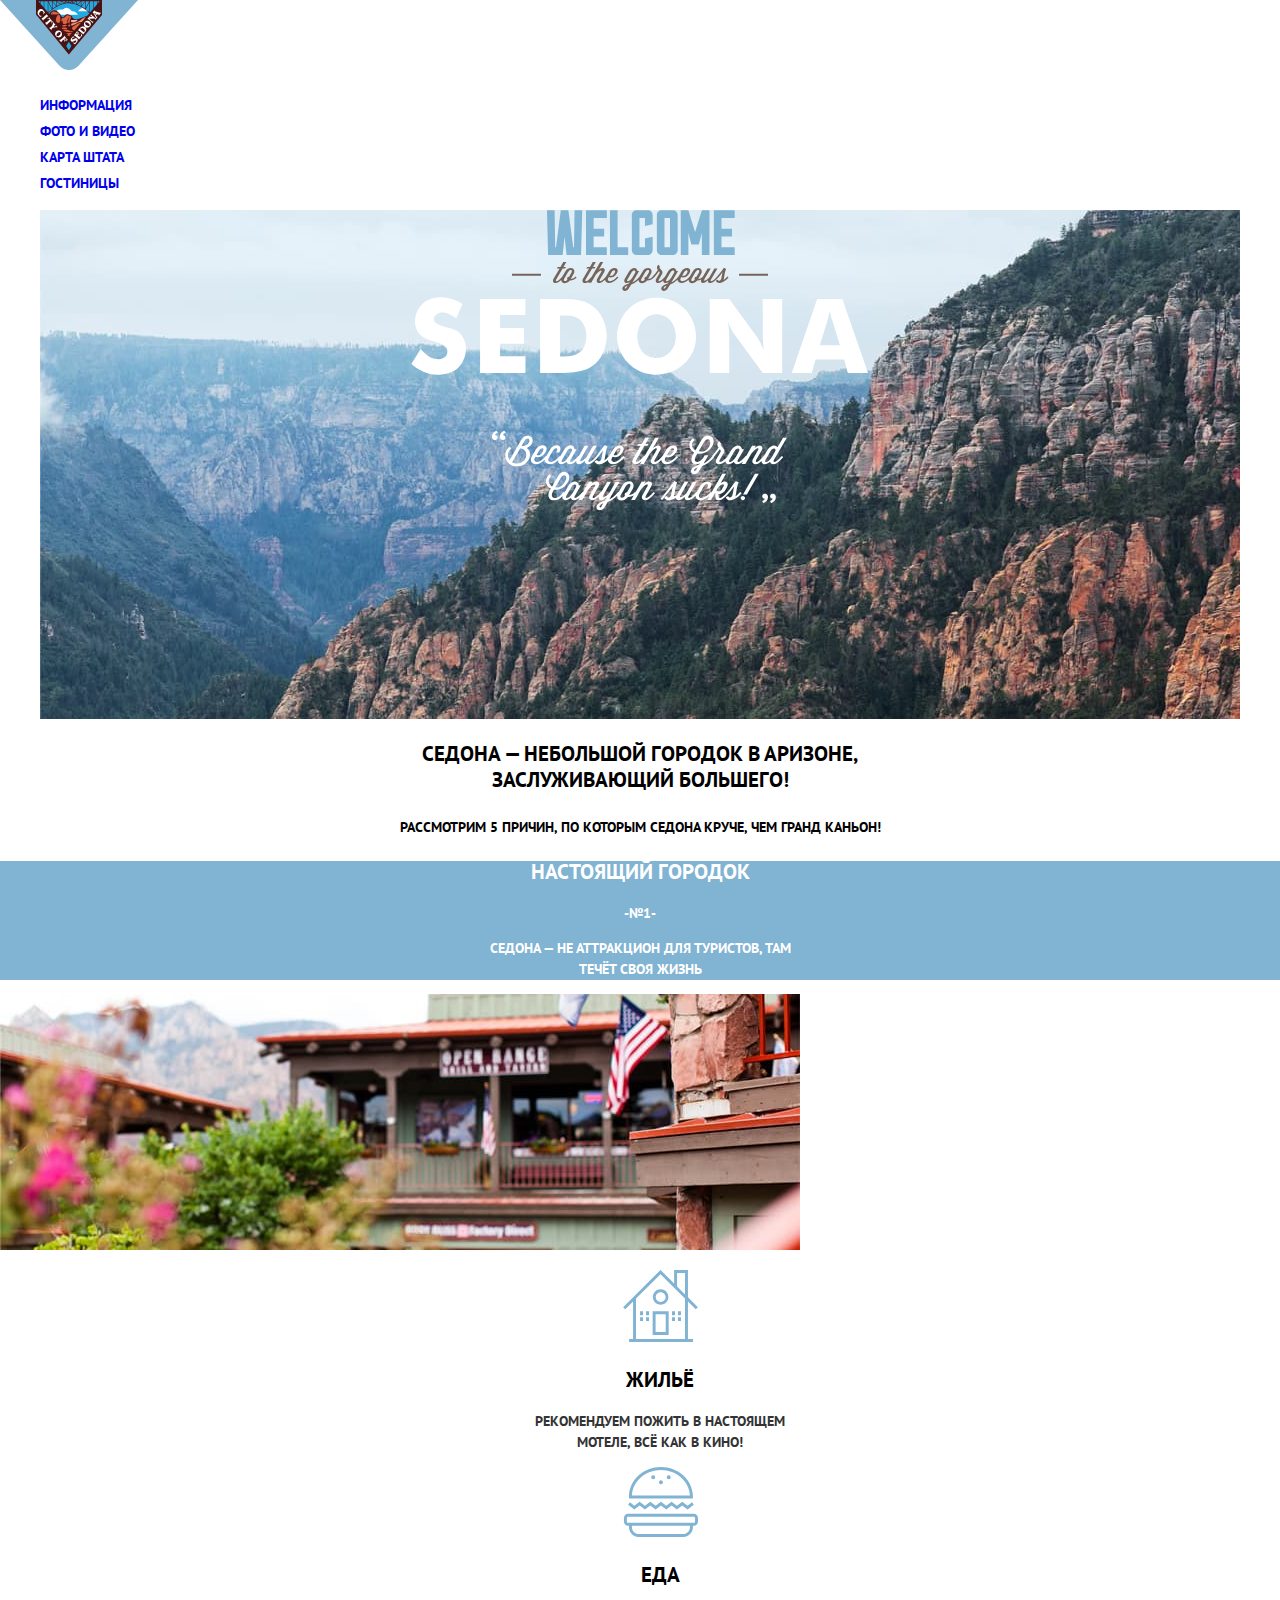
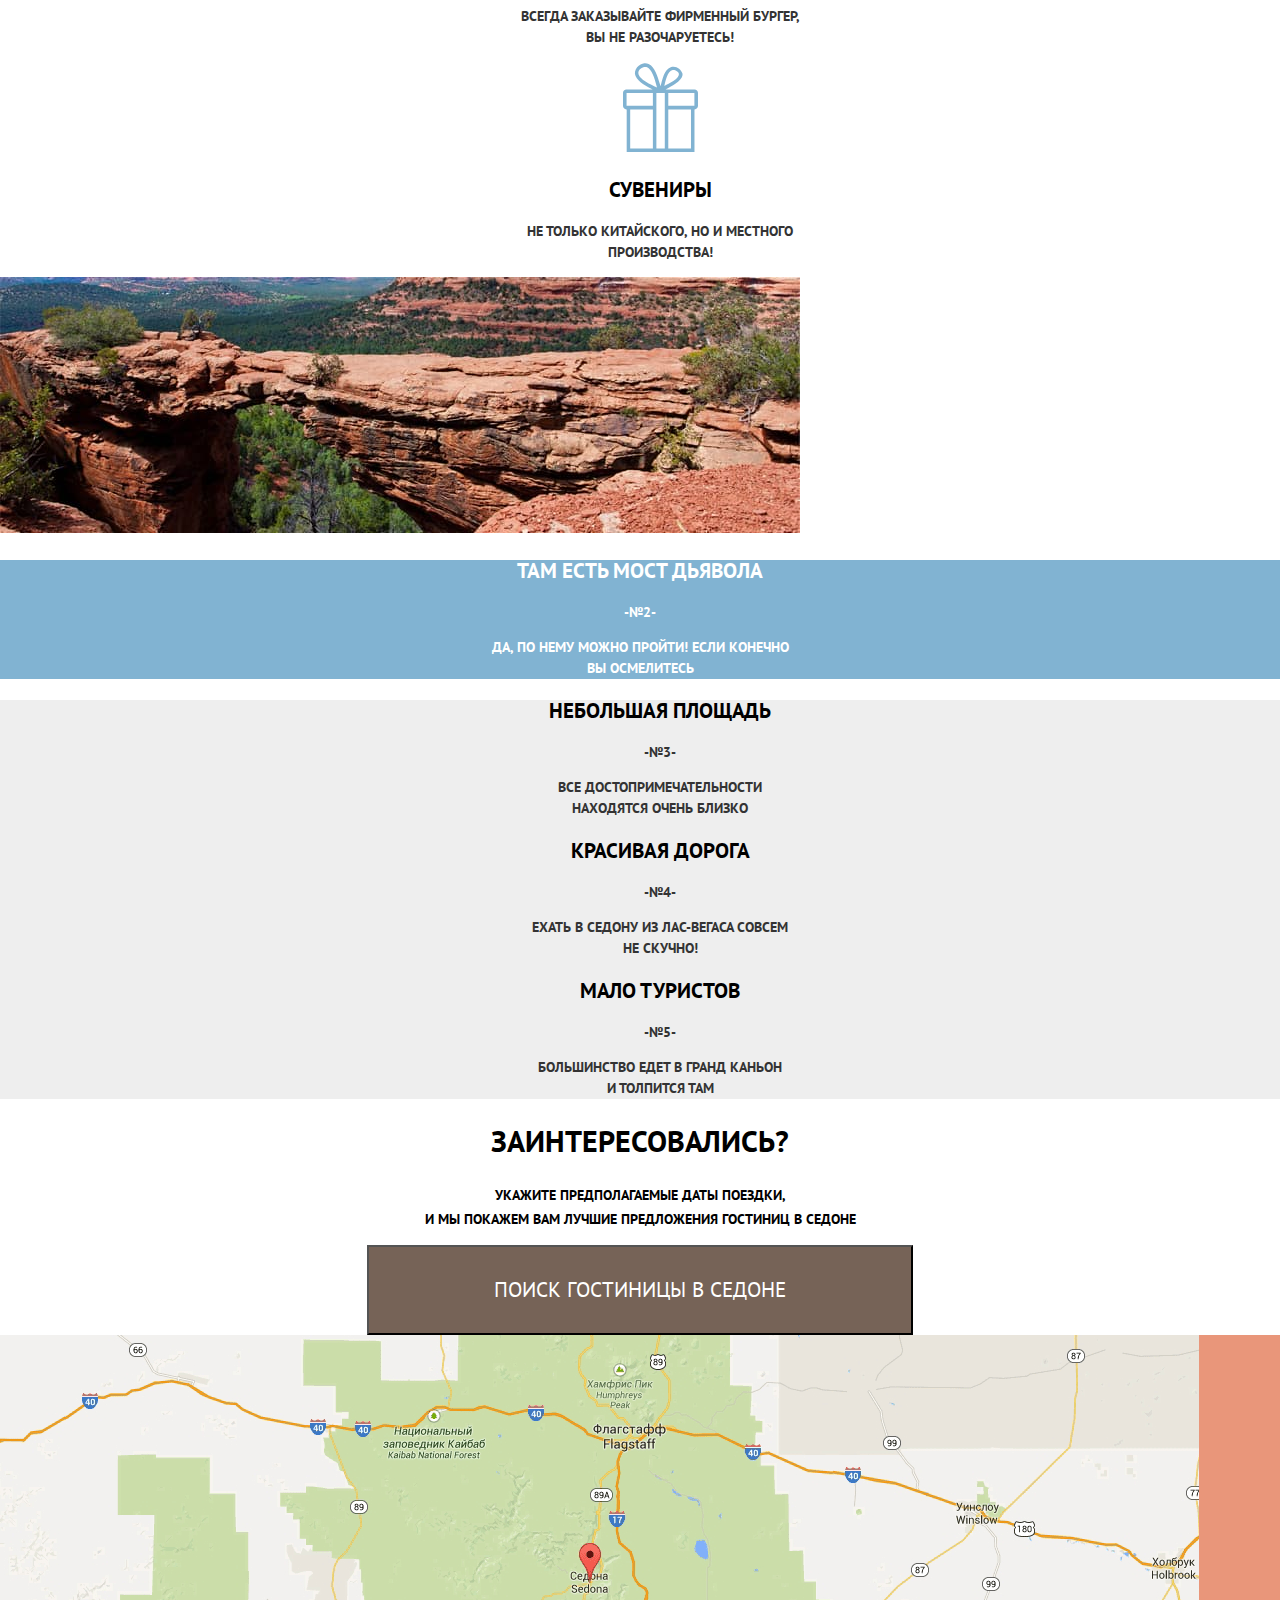
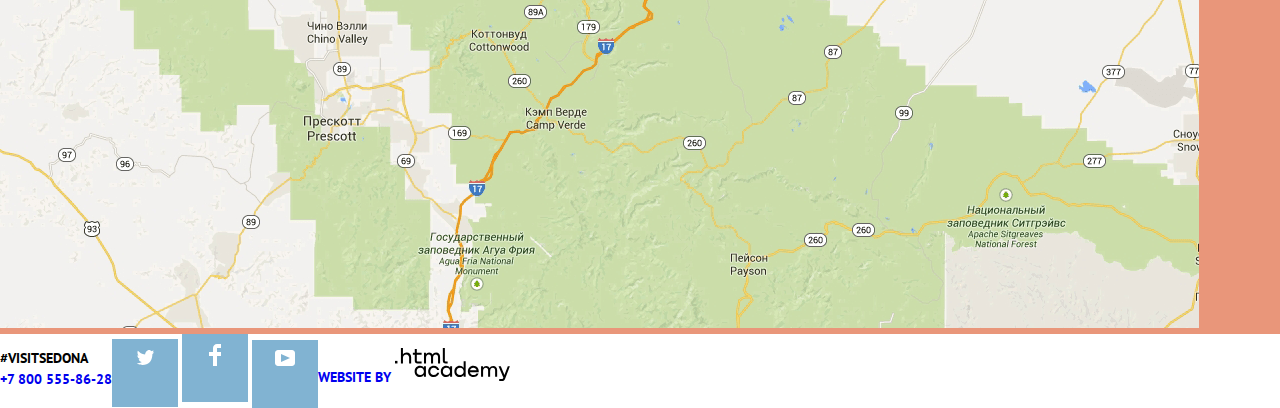
==== index.html @ 193c7a98 "4 задание" ====
<!DOCTYPE html>
<html class="page" lang="ru">

<head>
  <meta charset="utf-8">
  <title>Sedona main</title>
  <link rel="stylesheet" href="css/normalize.css">
  <link rel="stylesheet" href="css/style.css">
  <link rel="icon" href="favicon.ico">
  <link rel="icon" href="img/favicons/icon.svg" type="image/svg+xml">
  <link rel="apple-touch-icon" href="img/favicons/180.png">
  <link rel="manifest" href="manifest.webmanifest">
</head>

<body class="page-body">
  <!--HEADER-->
  <header class="main-header">
    <nav class="nav">
      <a class="nav-logo" href="index.html">
        <img src="img/logo.svg" width="138" height="70" alt="logo">
      </a>
      <ul class="site-nav">
        <li class="nav-list-item"><a href="blank.html">Информация</a></li>
        <li class="nav-list-item"><a href="catalog.html">Фото и видео</a></li>
        <li class="nav-list-item"><a href="blank.html">Карта штата</a></li>
        <li class="nav-list-item"><a href="catalog.html">Гостиницы</a></li>
      </ul>
    </nav>
  </header>
  <!--MAIN-->
  <main class="container">
    <section class="familiarity">
      <div class="familiarity-bg">
        <img src="img/welcome.svg" width="" height="" alt="welcome"><br>
        <img src="img/gargeous.svg" width="" height="" alt="gargeous"><br>
        <img src="img/sedona.svg" width="" height="" alt="SEDONA">
      </div>
      <div class="familiarity-text">
        <p class="fam-text-1">Седона — небольшой городок в Аризоне,<br> заслуживающий большего!</p>
        <p class="fam-text-2">Рассмотрим 5 причин, по которым Седона круче, чем гранд каньон!</p>
      </div>
    </section>
    <section class='advantages'>
      <div class="advantage-1">
        <p class="advantage-p-1">Настоящий городок</p>
        <p class="advantage-p-2">-№1-</p>
        <p class="advantage-p-3">
          Седона — не аттракцион для туристов, там<br>
          течёт своя жизнь
        </p>
      </div>
      <div class="adv-image1">
        <img src="img/image1.jpg" width="800" height="256" alt="porch">
      </div>
      <div class="features">
        <ul class="features-list">
          <li class="feature-item">
            <img src="img/icon-1.svg" width="75" height="75" alt="home-svg">
            <p class="feature-item-caption">Жильё</p>
            <p>Рекомендуем пожить в настоящем<br> мотеле, всё как в кино!</p>
          </li>
          <li class="feature-item">
            <img src="img/icon-2.svg" width="75" height="75" alt="food-svg">
            <p class="feature-item-caption">Еда</p>
            <p>Всегда заказывайте фирменный бургер,<br> вы не разочаруетесь!</p>
          </li>
          <li class="feature-item">
            <img src="img/icon-3.svg" width="75" height="75" alt="gift-svg">
            <p class="feature-item-caption">Сувениры</p>
            <p>Не только китайского, но и местного <br> производства!</p>
          </li>
        </ul>
      </div>
      <div class="adv-image2">
        <img src="img/image2.jpg" width="800" height="256" alt="canyon">
      </div>
      <div class="advantage-1">
        <!-- background-color: #81B3D2; -->
        <p class="advantage-p-1">Там есть Мост дьявола</p>
        <p class="advantage-p-2">-№2-</p>
        <p class="advantage-p-3">
          Да, по нему можно пройти! Если конечно<br>
          вы осмелитесь
        </p>
      </div>
      <div class="features2">
        <ul class="features-list">
          <li class="feature-item">
            <p class="feature-item-caption">небольшая
              площадь</p>
            <p>-№3-</p>
            <p>все достопримечательности<br>
              находятся очень близко</p>
          </li>
          <li class="feature-item">
            <p class="feature-item-caption">красивая дорога</p>
            <p>-№4-</p>
            <p>ехать в седону из лас-вегаса совсем<br>
              не скучно!</p>
          </li>
          <li class="feature-item">
            <p class="feature-item-caption">мало туристов</p>
            <p>-№5-</p>
            <p>большинство едет в гранд каньон<br>
              и толпится там</p>
          </li>
        </ul>
      </div>

    </section>
    <section class="search">
      <p class="search-caption">Заинтересовались?</p>
      <p class="search-text">Укажите предполагаемые даты поездки,<br>
        и мы покажем вам лучшие предложения гостиниц в седоне</p>
      <button class="btn">ПОИСК ГОСТИНИЦЫ В СЕДОНЕ</button>
    </section>
    <section class="maps">
      <div class="map">
        <img src="img/map.png" width="" height="" alt="map">
      </div>
    </section>
  </main>
  <!--FOOTER-->
  <footer class="main-footer">
    <div class="contacts">
      <section class="social-contacts">
        <p>
          #visitSEDONA<br> <a class="phone" href="tel:+78005558628">+7 800 555-86-28</a>
        </p>
      </section>
      <section class='social-networks'>
        <div class='social-btn'>
          <a class="tw" href='#'>
            <img src='img/icon-twitter.svg' width='17' height='17' alt='icon tw'>
          </a>
        </div>
        <div class='social-btn'>
          <a class="fb" href='#'>
            <img src='img/icon-fb.svg' width='12' height='22' alt='icon fb'>
          </a>
        </div>
        <div class='social-btn'>
          <a class="yt" href='#'>
            <img src='img/icon-youtube.svg' width='20' height='16' alt='icon youtube'>
          </a>
        </div>
      </section>
      <p class="footer-copyright">
        <a href="#">
          <p>Website by <img src="img/logo_htmlacademy.svg"></p>
        </a>
      </p>
    </div>
  </footer>

  <!--POPUP-->
  <div class="modal appointment" style="display: none;">
    <form class="appointment-form" method='post'>
      <p class="appointment-item">
        <label>
          Дата заезда:
          <input type='date' name='arrival-date' value='24 АПРЕЛЯ 2017'>
        </label>
      </p>
      <p class="appointment-item">
        <label>
          Дата выезда:
          <input type='date' name='departure-date' value='4 ИЮЛЯ 2017'>
        </label>
      </p>
      <p class="appointment-item">
        <label>
          Взрослые:
          <input type='number' name='adults' value='2'>
        </label>
      </p>
      <p class="appointment-item">
        <label>
          Дети:
          <input type='number' name='children' value='0'>
        </label>
      </p>
      <button class="btn">Найти</button>
    </form>
  </div>
</body>

</html>
---- css/style.css ----
/*F o n t s*/

@font-face {
  font-family: "PT Sans";
  src:
    url("../fonts/PTSans.woff2") format("woff2"),
    url("../fonts/PTSans.woff") format("woff");
  font-weight:  400;
  font-style: normal;
}

@font-face {
  font-family: "PT Sans";
  src:
    url("../fonts/PTSans-Bold.woff2") format("woff2"),
    url("../fonts/PTSans-Bold.woff") format("woff");
  font-weight:  700;
  font-style: normal;
}

/*V a r i a b l e s*/
:root {
  --basic-black: #000000;
  --basic-black2: #333333;
  --basic-blue: #81B3D2;
  --basic-white: #FFFFFF;
  --basic-grey: #EEEEEE;
  --basic-grey2: #F2F2F2;
  --basic-brown: #766357;
  --basic-brown2: #666666;
  --basic-footer: rgba(255, 255, 255, 0.9);
  --special-brown: #604E43;
  --special-brown2: #503E33;
}

.page-body {
  min-width: 1200px;
  margin: 0;
  padding: 0;
  font-family: "PT Sans", Arial, sans-serif;
  font-size: 14px;
  line-height: 21px;
  font-weight: bold;
  color: var(--basic-black);
  text-transform: uppercase;
  background-color: var(--basic-white);
}

/*ТЭГИ нужно заменить на классы*/
a {
  text-decoration: none;
}

img {
  max-width: 100%;
  height: auto;
}

/*NAVIGATION*/
.nav {
  line-height: 26px;
}

.site-nav {
  list-style: none;
}

/*Сделать HOOVERы*/

.familiarity {
  text-align: center;
}

.familiarity-bg {
  background-image: url("../img/background-photo.jpg");
  background-repeat: no-repeat;
  background-position: top center;
  min-width: 1200px;
  height: 510px;
}

.fam-text-1,
.fam-text-2 {
  line-height: 26px;
}

.fam-text-1 {
  font-size: 21px;
}

.advantage-1 {
  background-color: #81B3D2;
  color: #FFFFFF;
  text-align: center;
}

.advantage-p-1 {
  font-size: 21px;
  line-height: 21px;
}

.features-list {
  list-style: none;
  color: #333333;
}

.feature-item-caption {
  font-size: 21px;
  color: var(--basic-black);
}

.features2 {
  background-color: var(--basic-grey);
}

.features,
.features2 {
  text-align: center;
}

.search {
  text-align: center;
}

.search-caption {
  font-size: 30px;
  line-height: 24px;
}

.search-text {
  font-size: 14px;
  line-height: 24px;
}

.map {
  background-color: darksalmon;
}

.btn {
  padding: 30px 125px 30px 125px;
  font-size: 21px;
  line-height: 26px;
  background-color: var(--basic-brown);
  color: var(--basic-white);
}

.btn:hover,
.btn:focus {
  background-color: var(--special-brown);
}

.btn:active {
  background-color: var(--special-brown2);
}

.social-btn {
  display: inline-block;
  width: 46px;
  height: 48px;
  text-align: center;
  vertical-align: center;
  background-color: var(--basic-blue);
  padding: 10px;
}

.contacts {
  display: flex;
}

/*C A T A L O G*/

.bc-catalog {
  background-image: url(../img/img-catalog/background.jpg);
  background-repeat: no-repeat;
}

.filter {
  display: flex;
  color: var(--basic-white);
}

.filter-list {
  list-style: none;
}

.min-price,
.max-price {
  background-color: transparent;
}

.filter-btn {
  background-color: rgba(255, 255, 255, 0.1);
  color: inherit;
}

.fieldset-filter-btn {
  text-align: center;
}

.filter-res {
  display: inline-flex;
}

.gallery {
  display: block;
  text-align: center;
}

/*F O O T E R*/

.main-footer {
  display: flex;
}

/*.contacts {} */
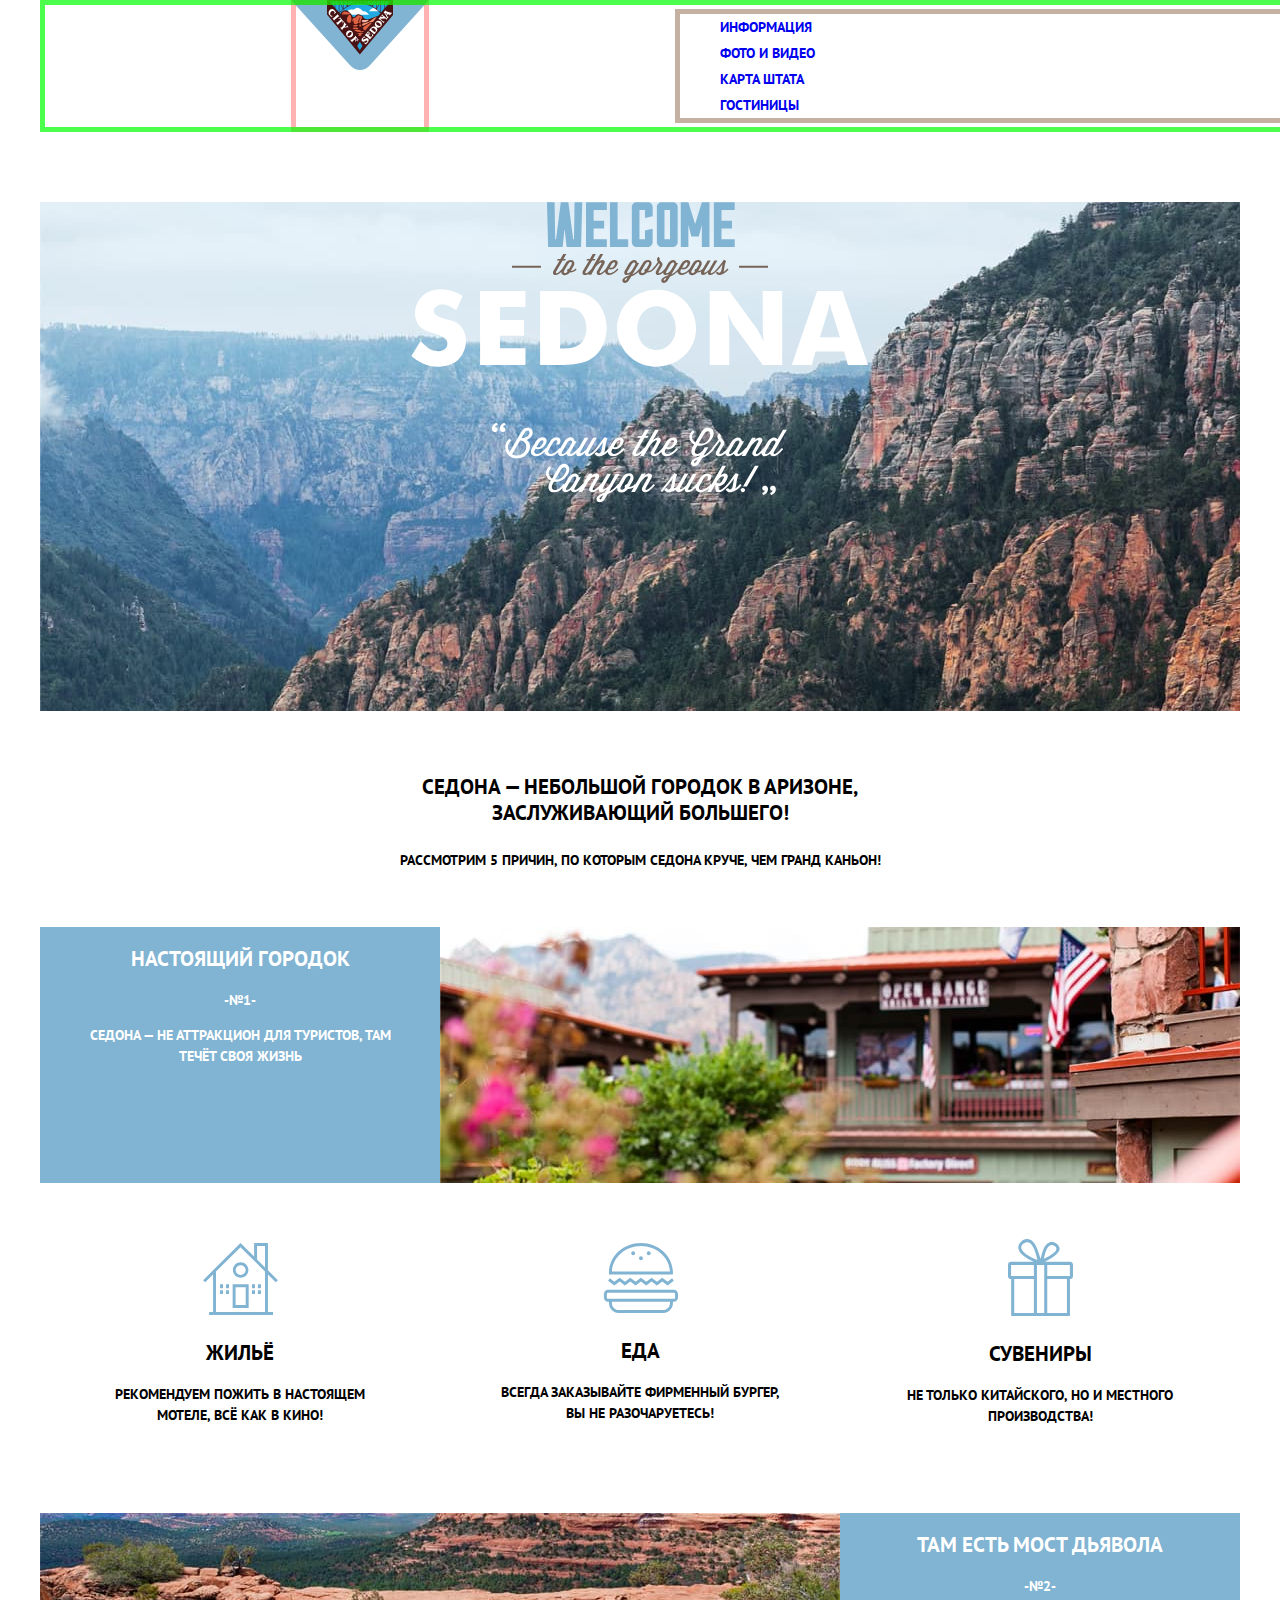
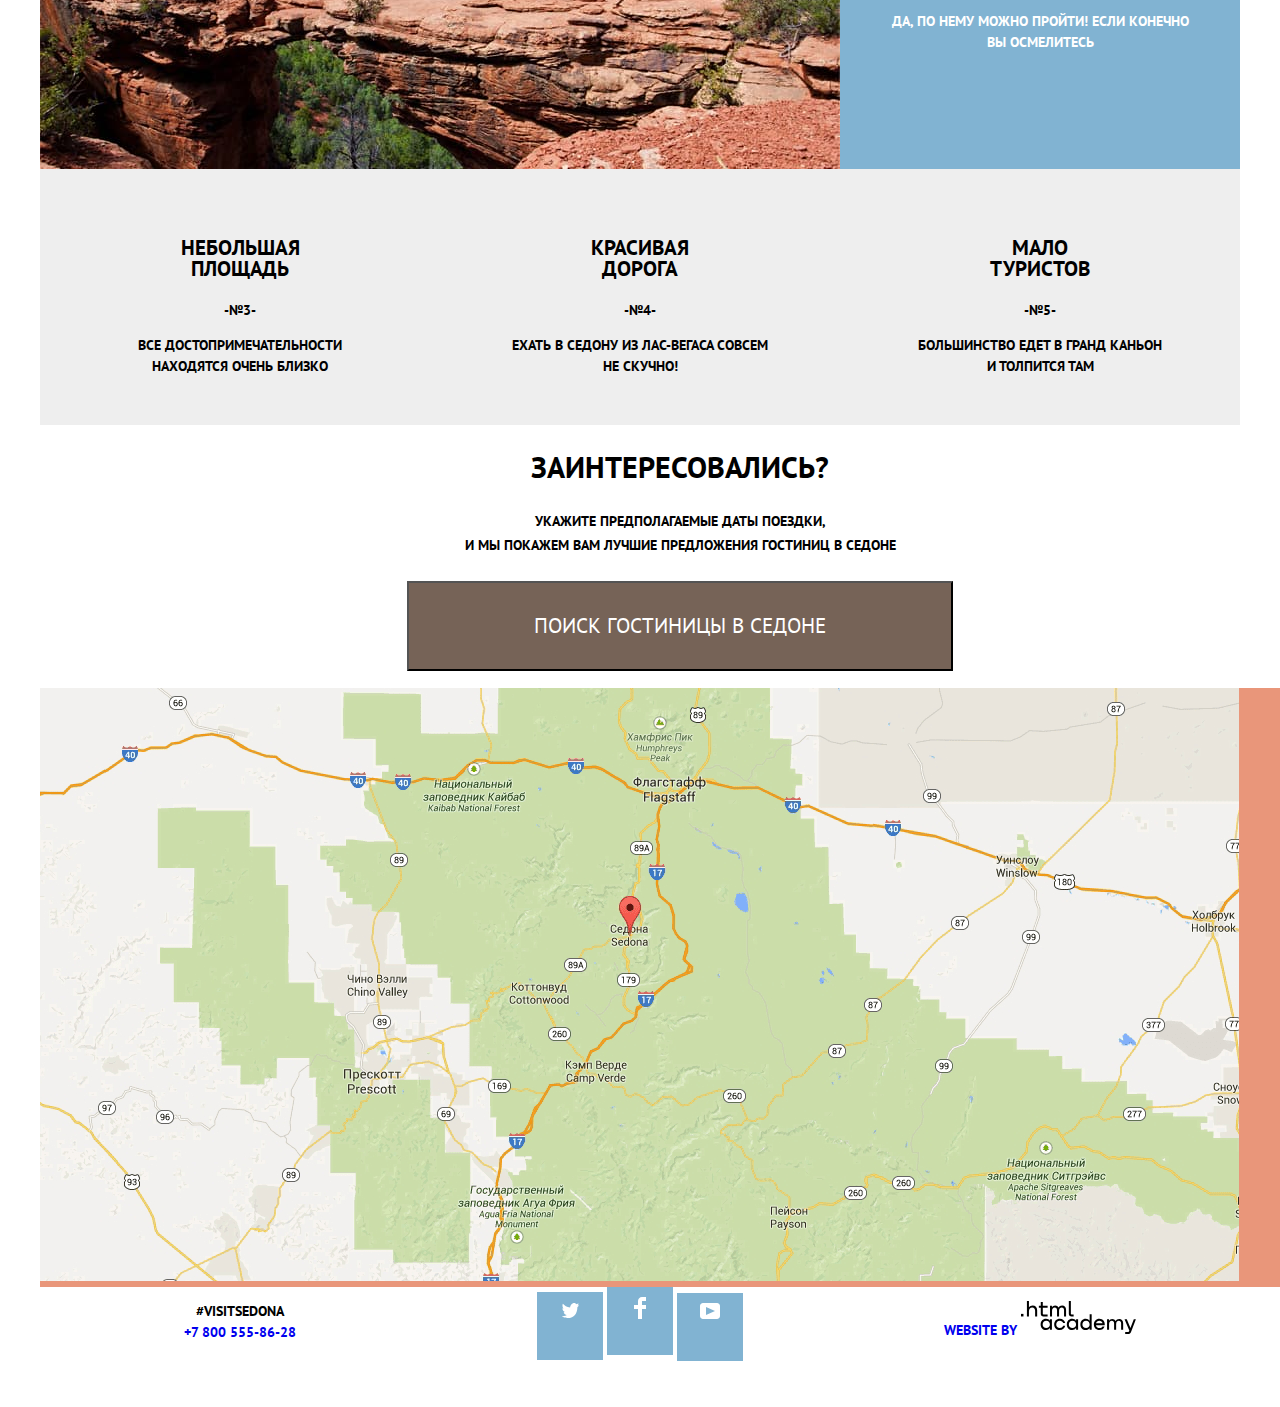
==== commit 489e746c: "6 задание (главная)" ====
--- a/index.html
+++ b/index.html
@@ -41,7 +41,7 @@
       </div>
     </section>
     <section class='advantages'>
-      <div class="advantage-1">
+      <div class="adv-box-1">
         <p class="advantage-p-1">Настоящий городок</p>
         <p class="advantage-p-2">-№1-</p>
         <p class="advantage-p-3">
@@ -49,33 +49,32 @@
           течёт своя жизнь
         </p>
       </div>
-      <div class="adv-image1">
+      <div class="adv-box-2">
         <img src="img/image1.jpg" width="800" height="256" alt="porch">
       </div>
-      <div class="features">
-        <ul class="features-list">
-          <li class="feature-item">
-            <img src="img/icon-1.svg" width="75" height="75" alt="home-svg">
+
+
+          <div class="adv-box-svg adv-box-3">
+            <img src="img/icon-1.svg" width="75" height="72" alt="home-svg">
             <p class="feature-item-caption">Жильё</p>
             <p>Рекомендуем пожить в настоящем<br> мотеле, всё как в кино!</p>
-          </li>
-          <li class="feature-item">
-            <img src="img/icon-2.svg" width="75" height="75" alt="food-svg">
+          </div>
+          <div class="adv-box-svg adv-box-4">
+            <img src="img/icon-2.svg" width="75" height="70" alt="food-svg">
             <p class="feature-item-caption">Еда</p>
             <p>Всегда заказывайте фирменный бургер,<br> вы не разочаруетесь!</p>
-          </li>
-          <li class="feature-item">
-            <img src="img/icon-3.svg" width="75" height="75" alt="gift-svg">
+          </div>
+          <div class="adv-box-svg adv-box-5">
+            <img src="img/icon-3.svg" width="65" height="77" alt="gift-svg">
             <p class="feature-item-caption">Сувениры</p>
             <p>Не только китайского, но и местного <br> производства!</p>
-          </li>
-        </ul>
-      </div>
-      <div class="adv-image2">
+          </div>
+
+
+      <div class="adv-box-6">
         <img src="img/image2.jpg" width="800" height="256" alt="canyon">
       </div>
-      <div class="advantage-1">
-        <!-- background-color: #81B3D2; -->
+      <div class="adv-box-7">
         <p class="advantage-p-1">Там есть Мост дьявола</p>
         <p class="advantage-p-2">-№2-</p>
         <p class="advantage-p-3">
@@ -83,36 +82,38 @@
           вы осмелитесь
         </p>
       </div>
-      <div class="features2">
-        <ul class="features-list">
-          <li class="feature-item">
-            <p class="feature-item-caption">небольшая
+
+
+          <div class="adv-feature-item adv-box-8">
+            <p class="feature-item-caption">небольшая<br>
               площадь</p>
             <p>-№3-</p>
             <p>все достопримечательности<br>
               находятся очень близко</p>
-          </li>
-          <li class="feature-item">
-            <p class="feature-item-caption">красивая дорога</p>
+          </div>
+          <div class="adv-feature-item adv-box-9">
+            <p class="feature-item-caption">красивая<br> дорога</p>
             <p>-№4-</p>
             <p>ехать в седону из лас-вегаса совсем<br>
               не скучно!</p>
-          </li>
-          <li class="feature-item">
-            <p class="feature-item-caption">мало туристов</p>
+            </div>
+          <div class="adv-feature-item adv-box-10">
+            <p class="feature-item-caption">мало<br> туристов</p>
             <p>-№5-</p>
             <p>большинство едет в гранд каньон<br>
               и толпится там</p>
-          </li>
-        </ul>
-      </div>
+          </div>
+
+
 
     </section>
-    <section class="search">
+    <section>
+    <div class="search">
       <p class="search-caption">Заинтересовались?</p>
       <p class="search-text">Укажите предполагаемые даты поездки,<br>
         и мы покажем вам лучшие предложения гостиниц в седоне</p>
       <button class="btn">ПОИСК ГОСТИНИЦЫ В СЕДОНЕ</button>
+      </div>
     </section>
     <section class="maps">
       <div class="map">
@@ -123,12 +124,12 @@
   <!--FOOTER-->
   <footer class="main-footer">
     <div class="contacts">
-      <section class="social-contacts">
+      <div class="social-contacts">
         <p>
           #visitSEDONA<br> <a class="phone" href="tel:+78005558628">+7 800 555-86-28</a>
         </p>
-      </section>
-      <section class='social-networks'>
+      </div>
+      <div class='social-networks'>
         <div class='social-btn'>
           <a class="tw" href='#'>
             <img src='img/icon-twitter.svg' width='17' height='17' alt='icon tw'>
@@ -144,17 +145,19 @@
             <img src='img/icon-youtube.svg' width='20' height='16' alt='icon youtube'>
           </a>
         </div>
-      </section>
+      </div>
+      <div class="footer-site">
       <p class="footer-copyright">
         <a href="#">
           <p>Website by <img src="img/logo_htmlacademy.svg"></p>
         </a>
       </p>
+      </div>
     </div>
   </footer>
 
   <!--POPUP-->
-  <div class="modal appointment" style="display: none;">
+  <!--<div class="modal appointment" style="display: none;">
     <form class="appointment-form" method='post'>
       <p class="appointment-item">
         <label>
@@ -182,7 +185,7 @@
       </p>
       <button class="btn">Найти</button>
     </form>
-  </div>
+  </div>-->
 </body>
 
 </html>
--- a/css/style.css
+++ b/css/style.css
@@ -23,9 +23,19 @@
   --basic-black: #000000;
   --basic-black2: #333333;
   --basic-blue: #81B3D2;
+  --special-blue: #669EC0;
+  --special-blue2: #5496BD;
   --basic-white: #FFFFFF;
+  --special-white-block: #6A6A6A;
   --basic-grey: #EEEEEE;
   --basic-grey2: #F2F2F2;
+  --special-grey: #ABABAB;
+  --special-grey2: #CACACA;
+  --special-grey3: #666666;
+  --special-grey4: #BDBBBC;
+  --special-grey-popup: #F2F2F2;
+  --special-grey-popup2: #A9A9A9;
+  --special-grey-popup3: #EBEBEB;
   --basic-brown: #766357;
   --basic-brown2: #666666;
   --basic-footer: rgba(255, 255, 255, 0.9);
@@ -33,10 +43,15 @@
   --special-brown2: #503E33;
 }
 
+.page {
+  height: 100%;
+}
+
 .page-body {
-  min-width: 1200px;
-  margin: 0;
-  padding: 0;
+  width: 1280px;
+  margin: 0 auto;
+  padding-left: 40px;
+  padding-right: 40px;
   font-family: "PT Sans", Arial, sans-serif;
   font-size: 14px;
   line-height: 21px;
@@ -44,6 +59,32 @@
   color: var(--basic-black);
   text-transform: uppercase;
   background-color: var(--basic-white);
+
+  min-height: 100%;
+  display: grid;
+  grid-template-rows: min-content 1fr min-content;
+  align-content: start;
+}
+
+.main-header {
+margin-bottom: 70px;
+outline: 5px solid rgba(0, 255, 0, 0.7);
+outline-offset: -5px;
+}
+
+.nav {
+display: grid;
+grid-template-columns: 1fr 1fr;
+}
+
+.nav-logo {
+  outline: 5px solid rgba(255, 0, 0, 0.3);
+  outline-offset: -5px;
+  justify-self: center;
+}
+
+.site-nav {
+  outline: 5px solid rgba(109, 61, 21, 0.4);
 }
 
 /*ТЭГИ нужно заменить на классы*/
@@ -58,17 +99,22 @@
 
 /*NAVIGATION*/
 .nav {
+  display: grid;
   line-height: 26px;
 }
 
 .site-nav {
+  display: grid;
   list-style: none;
 }
 
 /*Сделать HOOVERы*/
 
 .familiarity {
-  text-align: center;
+  display: grid;
+  text-align: center;
+  width: 1200px;
+  height: 725px;
 }
 
 .familiarity-bg {
@@ -77,6 +123,7 @@
   background-position: top center;
   min-width: 1200px;
   height: 510px;
+  grid-template-columns: 1fr;
 }
 
 .fam-text-1,
@@ -88,6 +135,72 @@
   font-size: 21px;
 }
 
+.advantages {
+  display: grid;
+  grid-template-columns: 400px 400px 400px;
+  grid-template-rows: 256px 330px 256px 256px;
+}
+
+.adv-box-1 {
+grid-column: 1/2;
+grid-row: 1/2;
+}
+
+.adv-box-7, .adv-box-1 {
+  text-align: center;
+  background-color: var(--basic-blue);
+  color:var(--basic-white);
+}
+
+.adv-box-2 {
+  grid-column: 2/-1;
+  grid-row: 1/2;
+}
+
+.adv-box-3 {
+  grid-column: 1/2;
+  grid-row: 2/3;
+  padding-top: 60px;
+}
+
+.adv-box-4 {
+  grid-column: 2/3;
+  grid-row: 2/3;
+  padding-top: 60px;
+}
+
+.adv-box-5 {
+  grid-column: 3/4;
+  grid-row: 2/3;
+  padding-top: 55px;
+}
+
+.adv-box-svg {
+  text-align: center;
+  vertical-align: middle;
+}
+
+.adv-box-6 {
+  grid-column: 1/3;
+  grid-row: 3/4;
+}
+
+.adv-box-7 {
+  grid-column: -1/-2;
+  grid-row: 3/4;
+}
+
+.adv-feature-item {
+  text-align: center;
+  background-color: var(--basic-grey);
+  padding-top: 47px;
+}
+
+.search {
+  width: 568px;
+  height: 233px;
+}
+
 .advantage-1 {
   background-color: #81B3D2;
   color: #FFFFFF;
@@ -120,6 +233,8 @@
 
 .search {
   text-align: center;
+  margin-left: auto;
+  margin-right: auto;
 }
 
 .search-caption {
@@ -128,12 +243,34 @@
 }
 
 .search-text {
+  margin-bottom: 24px;
   font-size: 14px;
   line-height: 24px;
 }
 
 .map {
   background-color: darksalmon;
+}
+
+.contacts {
+  display: grid;
+  grid-template-columns: 400px 400px 400px;
+  grid-template-rows: 120px;
+  text-align: center;
+}
+
+.social-contacts {
+  grid-column: 1/2;
+  grid-row: 1/2;
+}
+
+.social-networks {
+  grid-column: 2/3;
+  grid-row: 1/2;
+}
+
+.footer-site {
+  grid-column: -1/-2;
 }
 
 .btn {
@@ -163,9 +300,7 @@
   padding: 10px;
 }
 
-.contacts {
-  display: flex;
-}
+
 
 /*C A T A L O G*/
 
@@ -208,8 +343,10 @@
 
 /*F O O T E R*/
 
-.main-footer {
+/*.main-footer {
   display: flex;
-}
+  outline: 5px solid rgba(255, 0, 0, 0.7);
+  outline-offset: -5px;
+}*/
 
 /*.contacts {} */
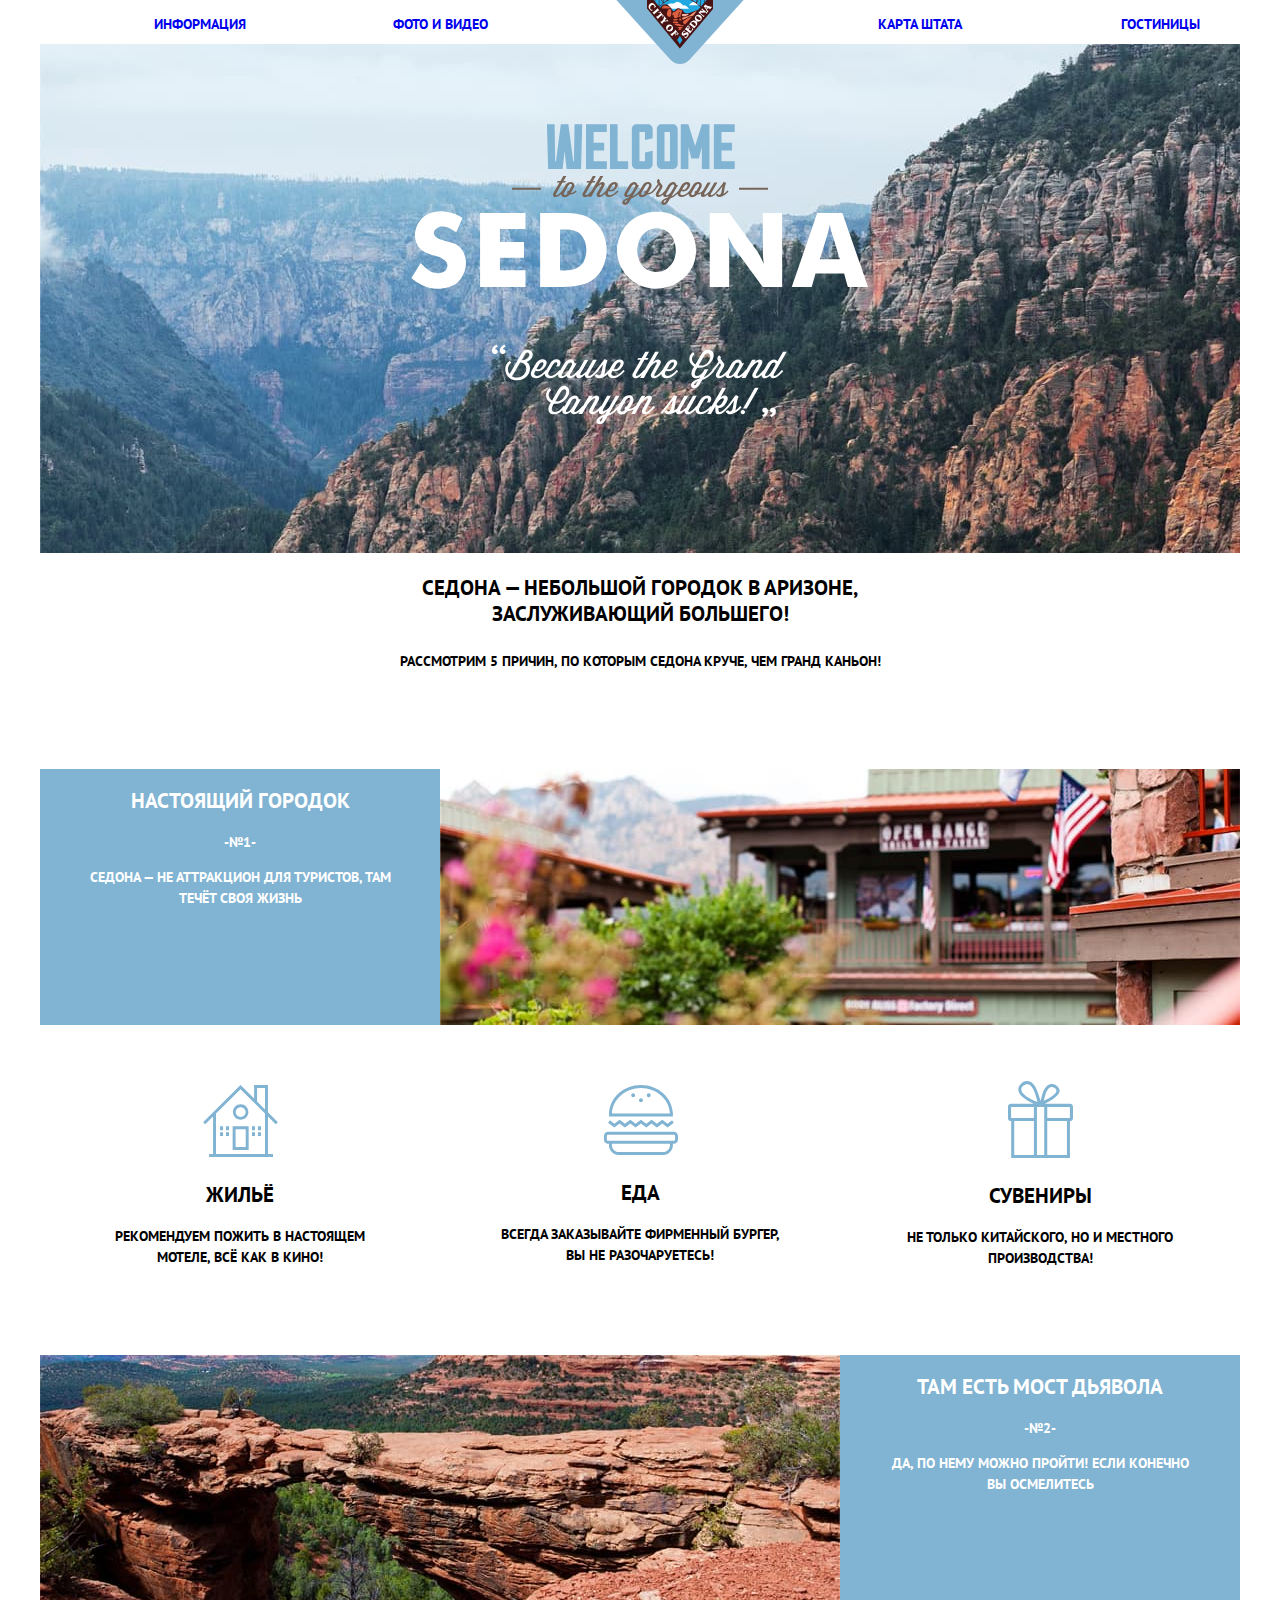
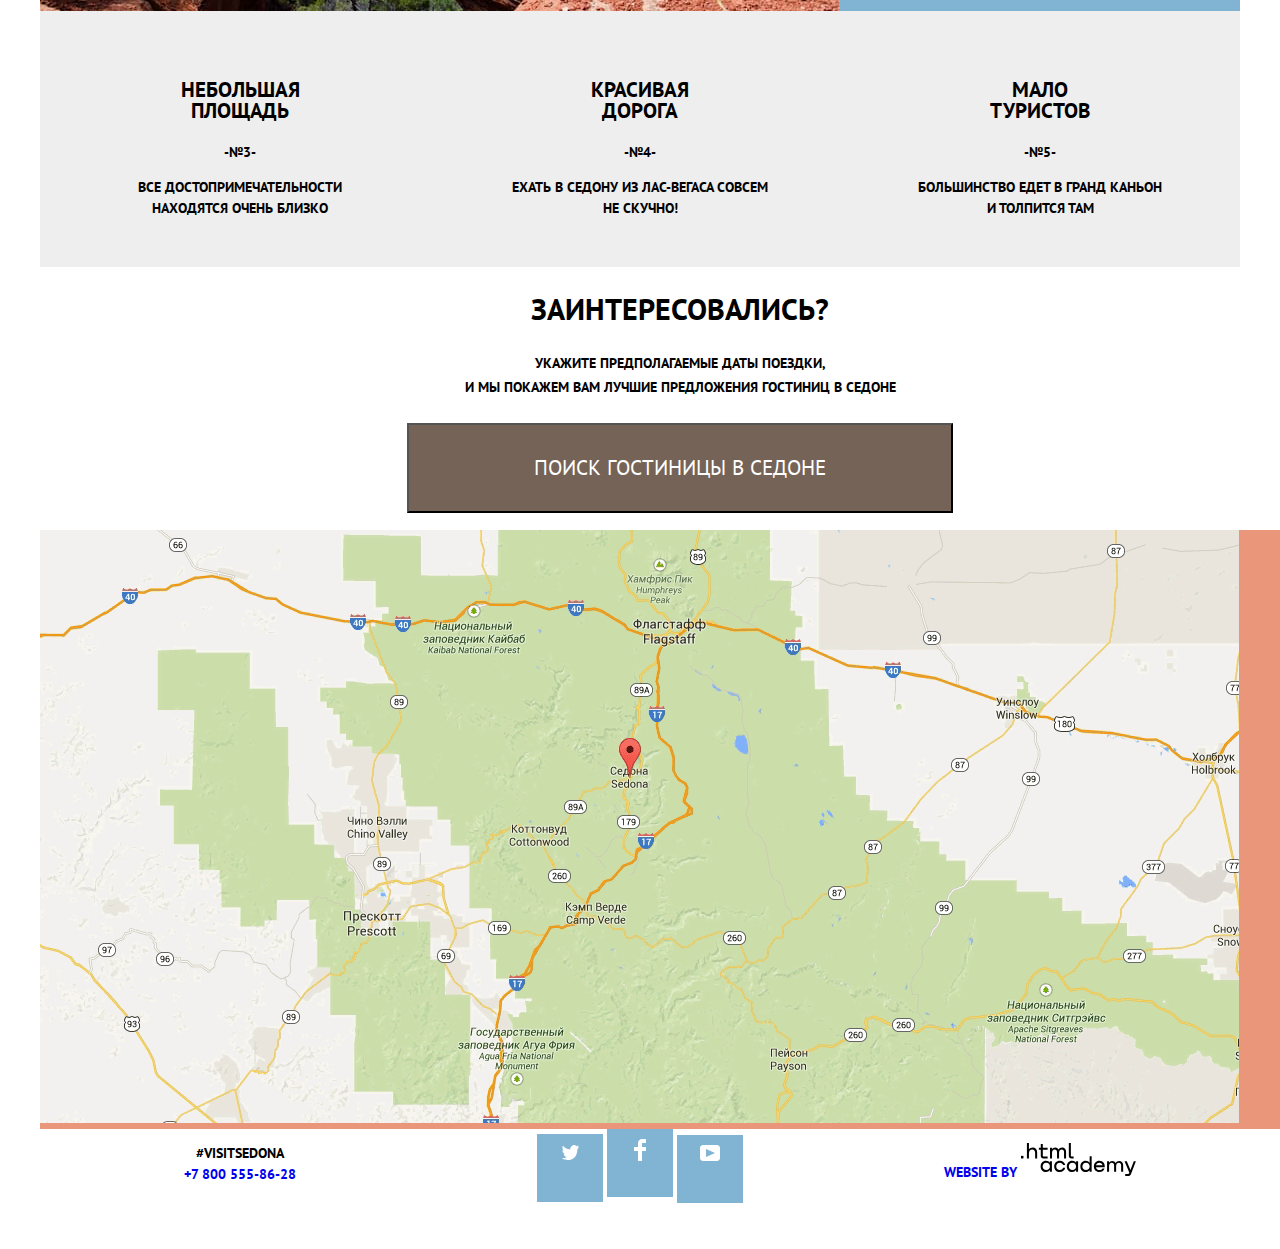
==== commit ba241c0c: "5 задание (ч.2)" ====
--- a/index.html
+++ b/index.html
@@ -16,14 +16,15 @@
   <!--HEADER-->
   <header class="main-header">
     <nav class="nav">
-      <a class="nav-logo" href="index.html">
-        <img src="img/logo.svg" width="138" height="70" alt="logo">
-      </a>
       <ul class="site-nav">
-        <li class="nav-list-item"><a href="blank.html">Информация</a></li>
-        <li class="nav-list-item"><a href="catalog.html">Фото и видео</a></li>
-        <li class="nav-list-item"><a href="blank.html">Карта штата</a></li>
-        <li class="nav-list-item"><a href="catalog.html">Гостиницы</a></li>
+        <li class="nav-list-item1"><a href="blank.html">Информация</a></li>
+        <li class="nav-list-item2"><a href="catalog.html">Фото и видео</a></li>
+        <li class="nav-list-item3"><a class="nav-logo" href="index.html">
+            <img src="img/logo.svg" width="138" height="70" alt="logo">
+          </a>
+        </li>
+        <li class="nav-list-item4"><a href="blank.html">Карта штата</a></li>
+        <li class="nav-list-item5"><a href="catalog.html">Гостиницы</a></li>
       </ul>
     </nav>
   </header>
@@ -31,9 +32,11 @@
   <main class="container">
     <section class="familiarity">
       <div class="familiarity-bg">
-        <img src="img/welcome.svg" width="" height="" alt="welcome"><br>
-        <img src="img/gargeous.svg" width="" height="" alt="gargeous"><br>
-        <img src="img/sedona.svg" width="" height="" alt="SEDONA">
+        <div class="fam-welcome">
+          <img src="img/welcome.svg" width="" height="" alt="welcome"><br>
+          <img src="img/gargeous.svg" width="" height="" alt="gargeous"><br>
+          <img src="img/sedona.svg" width="" height="" alt="SEDONA">
+        </div>
       </div>
       <div class="familiarity-text">
         <p class="fam-text-1">Седона — небольшой городок в Аризоне,<br> заслуживающий большего!</p>
@@ -54,21 +57,21 @@
       </div>
 
 
-          <div class="adv-box-svg adv-box-3">
-            <img src="img/icon-1.svg" width="75" height="72" alt="home-svg">
-            <p class="feature-item-caption">Жильё</p>
-            <p>Рекомендуем пожить в настоящем<br> мотеле, всё как в кино!</p>
-          </div>
-          <div class="adv-box-svg adv-box-4">
-            <img src="img/icon-2.svg" width="75" height="70" alt="food-svg">
-            <p class="feature-item-caption">Еда</p>
-            <p>Всегда заказывайте фирменный бургер,<br> вы не разочаруетесь!</p>
-          </div>
-          <div class="adv-box-svg adv-box-5">
-            <img src="img/icon-3.svg" width="65" height="77" alt="gift-svg">
-            <p class="feature-item-caption">Сувениры</p>
-            <p>Не только китайского, но и местного <br> производства!</p>
-          </div>
+      <div class="adv-box-svg adv-box-3">
+        <img src="img/icon-1.svg" width="75" height="72" alt="home-svg">
+        <p class="feature-item-caption">Жильё</p>
+        <p>Рекомендуем пожить в настоящем<br> мотеле, всё как в кино!</p>
+      </div>
+      <div class="adv-box-svg adv-box-4">
+        <img src="img/icon-2.svg" width="75" height="70" alt="food-svg">
+        <p class="feature-item-caption">Еда</p>
+        <p>Всегда заказывайте фирменный бургер,<br> вы не разочаруетесь!</p>
+      </div>
+      <div class="adv-box-svg adv-box-5">
+        <img src="img/icon-3.svg" width="65" height="77" alt="gift-svg">
+        <p class="feature-item-caption">Сувениры</p>
+        <p>Не только китайского, но и местного <br> производства!</p>
+      </div>
 
 
       <div class="adv-box-6">
@@ -84,35 +87,35 @@
       </div>
 
 
-          <div class="adv-feature-item adv-box-8">
-            <p class="feature-item-caption">небольшая<br>
-              площадь</p>
-            <p>-№3-</p>
-            <p>все достопримечательности<br>
-              находятся очень близко</p>
-          </div>
-          <div class="adv-feature-item adv-box-9">
-            <p class="feature-item-caption">красивая<br> дорога</p>
-            <p>-№4-</p>
-            <p>ехать в седону из лас-вегаса совсем<br>
-              не скучно!</p>
-            </div>
-          <div class="adv-feature-item adv-box-10">
-            <p class="feature-item-caption">мало<br> туристов</p>
-            <p>-№5-</p>
-            <p>большинство едет в гранд каньон<br>
-              и толпится там</p>
-          </div>
+      <div class="adv-feature-item adv-box-8">
+        <p class="feature-item-caption">небольшая<br>
+          площадь</p>
+        <p>-№3-</p>
+        <p>все достопримечательности<br>
+          находятся очень близко</p>
+      </div>
+      <div class="adv-feature-item adv-box-9">
+        <p class="feature-item-caption">красивая<br> дорога</p>
+        <p>-№4-</p>
+        <p>ехать в седону из лас-вегаса совсем<br>
+          не скучно!</p>
+      </div>
+      <div class="adv-feature-item adv-box-10">
+        <p class="feature-item-caption">мало<br> туристов</p>
+        <p>-№5-</p>
+        <p>большинство едет в гранд каньон<br>
+          и толпится там</p>
+      </div>
 
 
 
     </section>
     <section>
-    <div class="search">
-      <p class="search-caption">Заинтересовались?</p>
-      <p class="search-text">Укажите предполагаемые даты поездки,<br>
-        и мы покажем вам лучшие предложения гостиниц в седоне</p>
-      <button class="btn">ПОИСК ГОСТИНИЦЫ В СЕДОНЕ</button>
+      <div class="search">
+        <p class="search-caption">Заинтересовались?</p>
+        <p class="search-text">Укажите предполагаемые даты поездки,<br>
+          и мы покажем вам лучшие предложения гостиниц в седоне</p>
+        <button class="btn">ПОИСК ГОСТИНИЦЫ В СЕДОНЕ</button>
       </div>
     </section>
     <section class="maps">
@@ -147,11 +150,11 @@
         </div>
       </div>
       <div class="footer-site">
-      <p class="footer-copyright">
-        <a href="#">
-          <p>Website by <img src="img/logo_htmlacademy.svg"></p>
-        </a>
-      </p>
+        <p class="footer-copyright">
+          <a href="#">
+            <p>Website by <img src="img/logo_htmlacademy.svg"></p>
+          </a>
+        </p>
       </div>
     </div>
   </footer>
--- a/css/style.css
+++ b/css/style.css
@@ -41,6 +41,7 @@
   --basic-footer: rgba(255, 255, 255, 0.9);
   --special-brown: #604E43;
   --special-brown2: #503E33;
+  --grey-border: #e5e5e5;
 }
 
 .page {
@@ -66,26 +67,8 @@
   align-content: start;
 }
 
-.main-header {
-margin-bottom: 70px;
-outline: 5px solid rgba(0, 255, 0, 0.7);
-outline-offset: -5px;
-}
-
-.nav {
-display: grid;
-grid-template-columns: 1fr 1fr;
-}
-
-.nav-logo {
-  outline: 5px solid rgba(255, 0, 0, 0.3);
-  outline-offset: -5px;
-  justify-self: center;
-}
-
-.site-nav {
-  outline: 5px solid rgba(109, 61, 21, 0.4);
-}
+
+
 
 /*ТЭГИ нужно заменить на классы*/
 a {
@@ -98,20 +81,48 @@
 }
 
 /*NAVIGATION*/
-.nav {
-  display: grid;
-  line-height: 26px;
-}
-
+
+.main-header {
+margin-bottom: -20px;
+}
+/*.nav {}
+
+.nav-logo {}
+*/
 .site-nav {
   display: grid;
+  grid-template-columns: 240px 240px 240px 240px 240px;
+  grid-template-rows: 56px;
   list-style: none;
+  text-align: center;
+  vertical-align: middle;
+}
+
+.nav-list-item1 {
+  grid-column: 1/2;
+}
+
+.nav-list-item2 {
+  grid-column: 2/3;
+}
+
+.nav-list-item3 {
+  grid-column: 3/4;
+  padding-top: 0px;
+  margin-top: -20px;
+  z-index: 2;
+}
+
+.nav-list-item4 {
+  grid-column: 4/5;
 }
 
 /*Сделать HOOVERы*/
 
 .familiarity {
   display: grid;
+  margin-top: -20px;
+  grid-template-rows: 510px 215px;
   text-align: center;
   width: 1200px;
   height: 725px;
@@ -122,8 +133,18 @@
   background-repeat: no-repeat;
   background-position: top center;
   min-width: 1200px;
-  height: 510px;
+  /*height: 510px;*/
   grid-template-columns: 1fr;
+}
+
+.fam-welcome {
+  text-align: center;
+  padding-top: 80px;
+}
+
+.familiarity-text {
+  grid-column: 1fr;
+  grid-row: 2/3;
 }
 
 .fam-text-1,
@@ -310,8 +331,22 @@
 }
 
 .filter {
-  display: flex;
+  display: grid;
+  grid-template-columns: 1fr 1fr 2fr;
   color: var(--basic-white);
+}
+
+.fieldset1 {
+  grid-column: 1/2;
+}
+
+.fieldset2 {
+  grid-column: 2/3;
+}
+
+.fieldset3 {
+  grid-column: 3/4;
+  justify-items: end;
 }
 
 .filter-list {
@@ -337,8 +372,62 @@
 }
 
 .gallery {
-  display: block;
-  text-align: center;
+  display: grid;
+  grid-template-rows: 150px 150px 150px;
+  grid-template-columns: 1fr;
+  text-align: center;
+}
+
+.gal1 {
+  display: grid;
+  grid-template-columns: 1fr 1fr 2fr;
+  border-top: 2px solid var(--grey-border);
+}
+.gal1-img {
+  grid-column: 1/2;
+}
+
+.gal1-description {
+  grid-column: 2/3;
+}
+
+.gal1-rating {
+  grid-column: 3/4;
+}
+
+.gal2 {
+  display: grid;
+  grid-template-columns: 1fr 1fr 2fr;
+  border-top: 2px solid var(--grey-border);
+}
+.gal2-img {
+  grid-column: 1/2;
+}
+
+.gal2-description {
+  grid-column: 2/3;
+}
+
+.gal2-rating {
+  grid-column: 3/4;
+}
+
+.gal3 {
+  display: grid;
+  grid-template-columns: 1fr 1fr 2fr;
+  border-top: 2px solid var(--grey-border);
+  border-bottom: 2px solid var(--grey-border);
+}
+.gal3-img {
+  grid-column: 1/2;
+}
+
+.gal3-description {
+  grid-column: 2/3;
+}
+
+.gal3-rating {
+  grid-column: 3/4;
 }
 
 /*F O O T E R*/
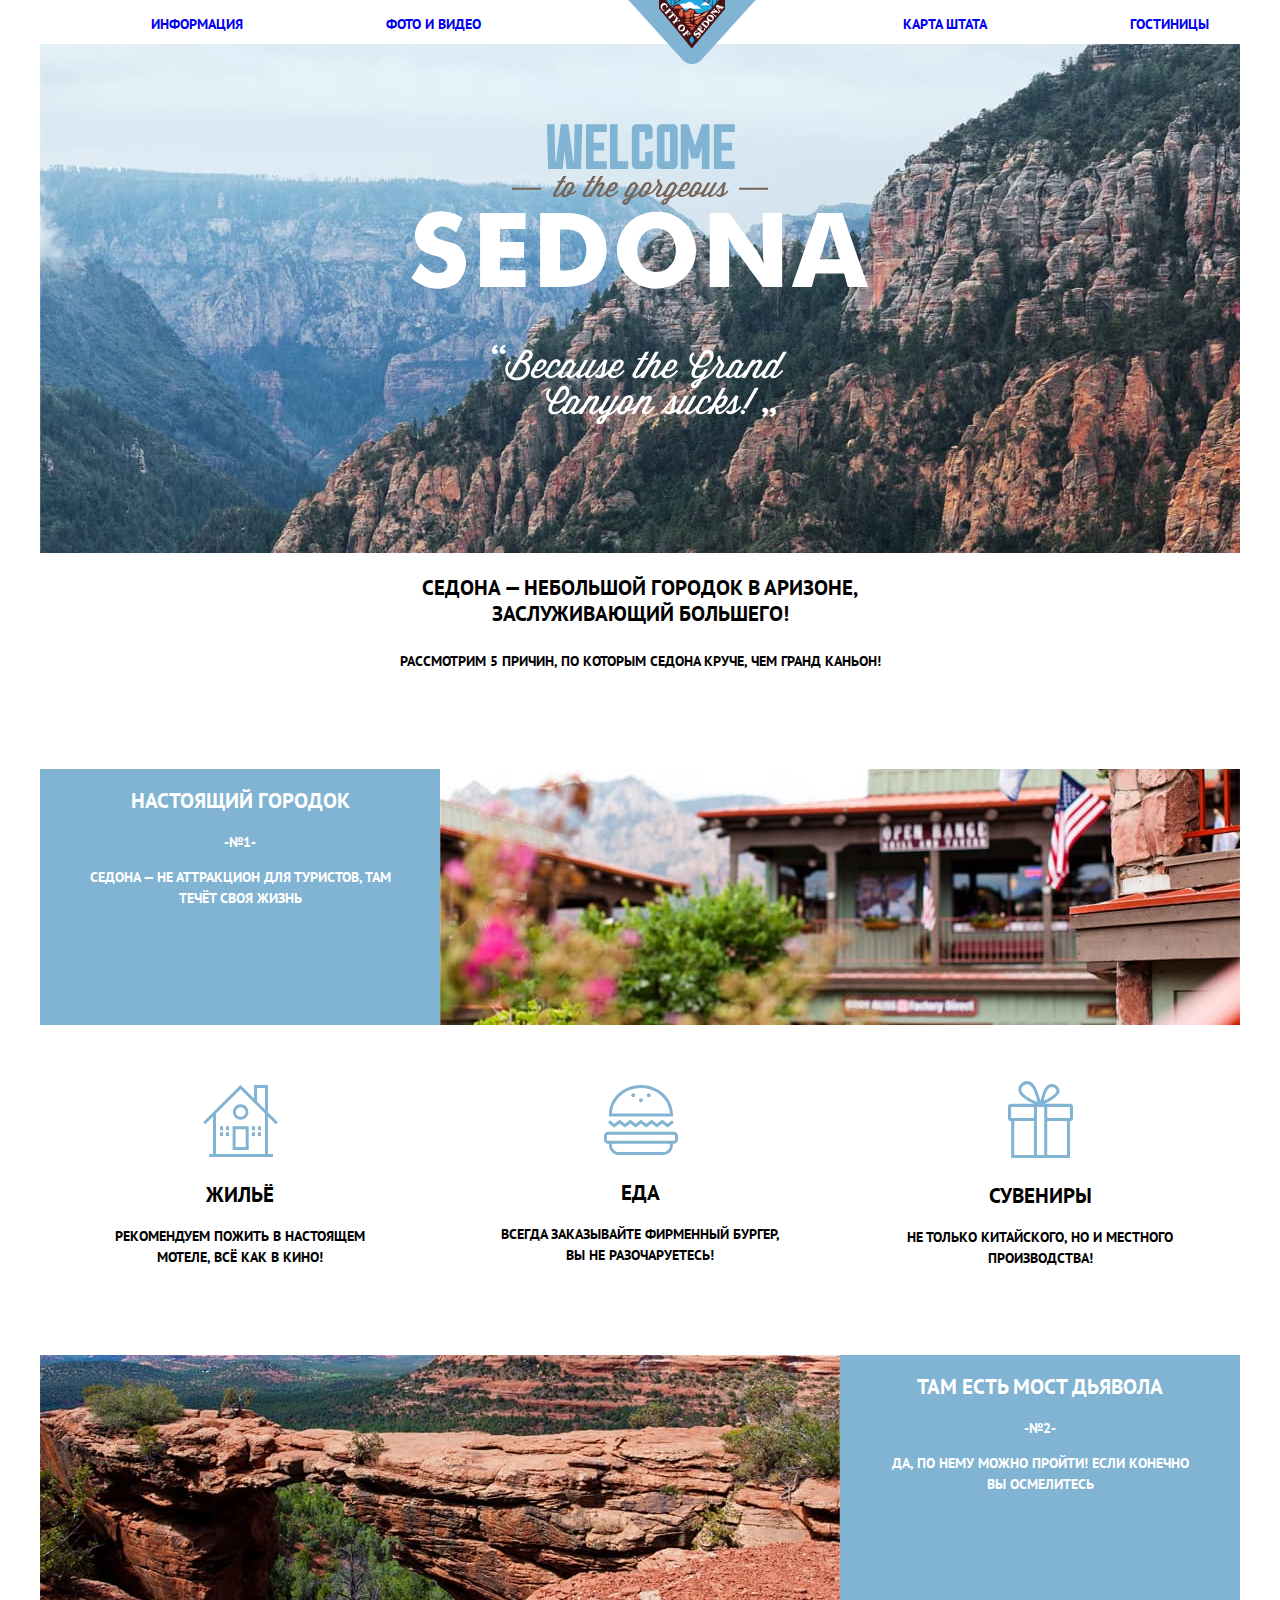
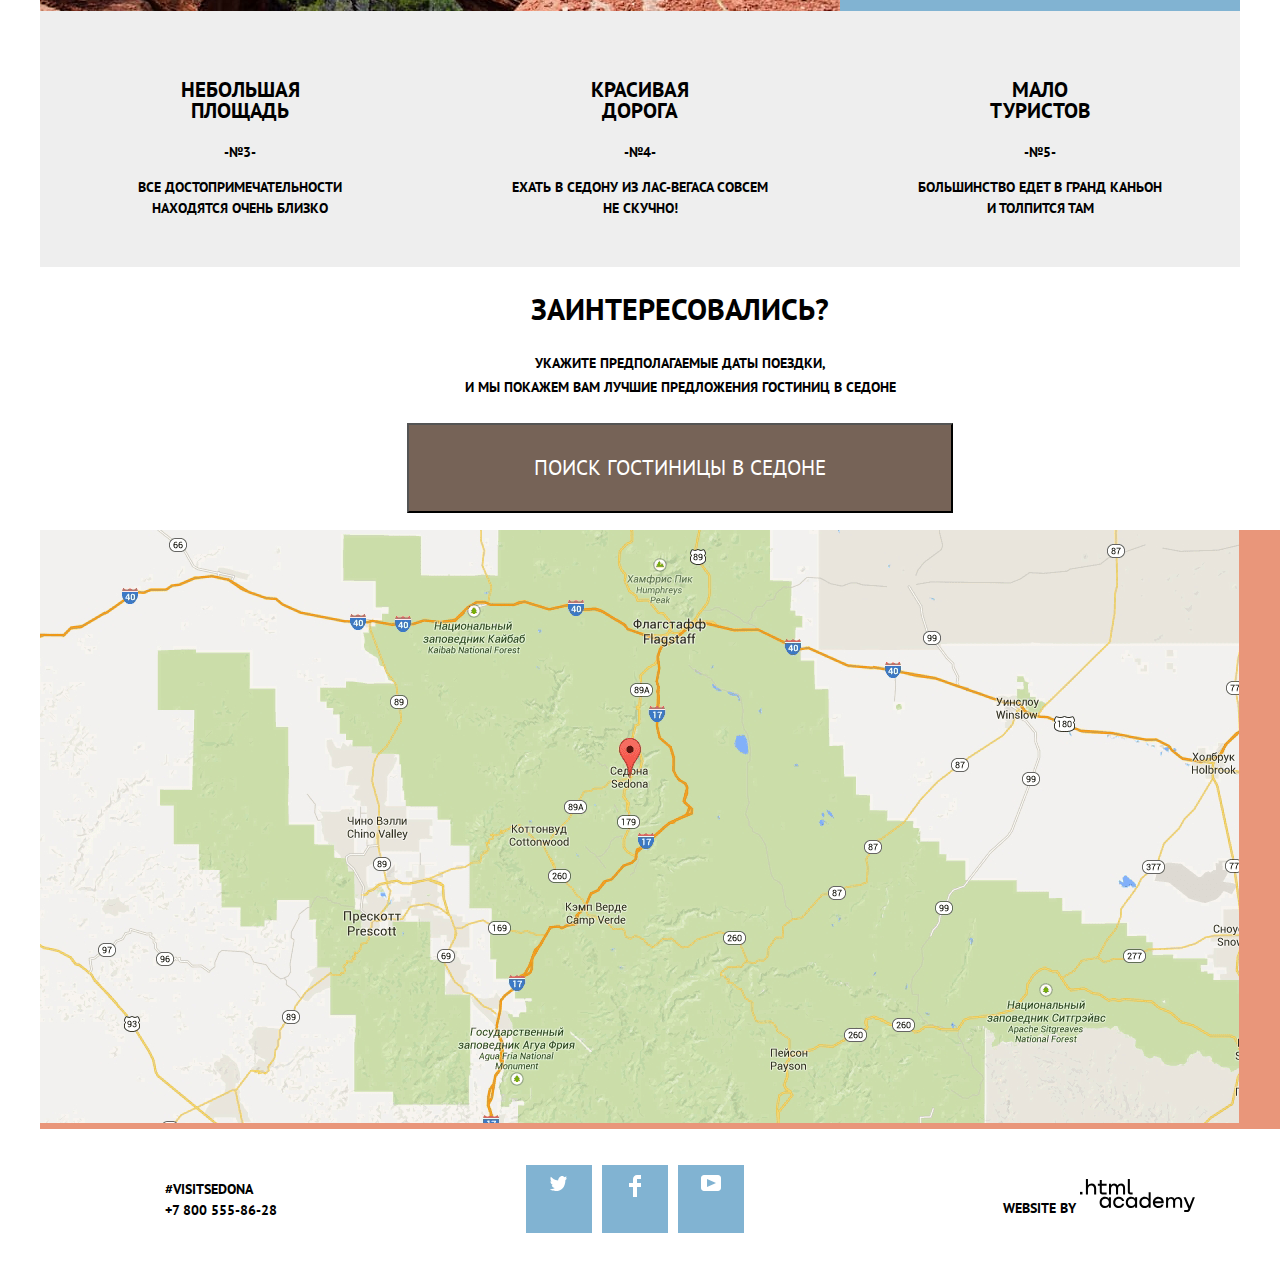
==== commit bce76ef3: "Флексы" ====
--- a/index.html
+++ b/index.html
@@ -129,7 +129,7 @@
     <div class="contacts">
       <div class="social-contacts">
         <p>
-          #visitSEDONA<br> <a class="phone" href="tel:+78005558628">+7 800 555-86-28</a>
+          #visitSEDONA<br> <a class="a phone" href="tel:+78005558628">+7 800 555-86-28</a>
         </p>
       </div>
       <div class='social-networks'>
@@ -151,7 +151,7 @@
       </div>
       <div class="footer-site">
         <p class="footer-copyright">
-          <a href="#">
+          <a class="a" href="#">
             <p>Website by <img src="img/logo_htmlacademy.svg"></p>
           </a>
         </p>
--- a/css/style.css
+++ b/css/style.css
@@ -5,7 +5,7 @@
   src:
     url("../fonts/PTSans.woff2") format("woff2"),
     url("../fonts/PTSans.woff") format("woff");
-  font-weight:  400;
+  font-weight: 400;
   font-style: normal;
 }
 
@@ -14,7 +14,7 @@
   src:
     url("../fonts/PTSans-Bold.woff2") format("woff2"),
     url("../fonts/PTSans-Bold.woff") format("woff");
-  font-weight:  700;
+  font-weight: 700;
   font-style: normal;
 }
 
@@ -83,19 +83,26 @@
 /*NAVIGATION*/
 
 .main-header {
-margin-bottom: -20px;
-}
+  margin-bottom: -20px;
+}
+
 /*.nav {}
 
 .nav-logo {}
 */
 .site-nav {
-  display: grid;
+  /*display: grid;
   grid-template-columns: 240px 240px 240px 240px 240px;
   grid-template-rows: 56px;
   list-style: none;
   text-align: center;
-  vertical-align: middle;
+  vertical-align: middle;*/
+  display: flex;
+  flex-direction: row;
+  justify-content: space-around;
+  width: 1200px;
+  /*Нужно ли задавать ширину таким образом?*/
+  list-style: none;
 }
 
 .nav-list-item1 {
@@ -163,14 +170,15 @@
 }
 
 .adv-box-1 {
-grid-column: 1/2;
-grid-row: 1/2;
-}
-
-.adv-box-7, .adv-box-1 {
+  grid-column: 1/2;
+  grid-row: 1/2;
+}
+
+.adv-box-7,
+.adv-box-1 {
   text-align: center;
   background-color: var(--basic-blue);
-  color:var(--basic-white);
+  color: var(--basic-white);
 }
 
 .adv-box-2 {
@@ -274,25 +282,38 @@
 }
 
 .contacts {
-  display: grid;
+  /*display: grid;
   grid-template-columns: 400px 400px 400px;
   grid-template-rows: 120px;
-  text-align: center;
-}
-
-.social-contacts {
+  text-align: center;*/
+  display: flex;
+  flex-direction: row;
+  justify-content: space-around;
+  /*width: 1200px; /*Нужно ли задавать ширину таким образом?*/
+  list-style: none;
+  margin: 36px 0;
+}
+
+.a {
+  color: var(--basic-black);
+}
+
+/*.social-contacts {
   grid-column: 1/2;
   grid-row: 1/2;
 }
+*/
 
 .social-networks {
-  grid-column: 2/3;
-  grid-row: 1/2;
-}
-
-.footer-site {
-  grid-column: -1/-2;
-}
+  /*grid-column: 2/3;
+  grid-row: 1/2;*/
+  display: flex;
+  justify-content: space-around;
+}
+
+/*.footer-site {
+  /*grid-column: -1/-2;
+}*/
 
 .btn {
   padding: 30px 125px 30px 125px;
@@ -319,6 +340,7 @@
   vertical-align: center;
   background-color: var(--basic-blue);
   padding: 10px;
+  margin-right: 10px;
 }
 
 
@@ -338,15 +360,18 @@
 
 .fieldset1 {
   grid-column: 1/2;
+  border: none;
 }
 
 .fieldset2 {
   grid-column: 2/3;
+  border: none;
 }
 
 .fieldset3 {
   grid-column: 3/4;
   justify-items: end;
+  border: none;
 }
 
 .filter-list {
@@ -368,7 +393,9 @@
 }
 
 .filter-res {
-  display: inline-flex;
+  display: flex;
+  justify-content: space-between;
+  padding: 30px 73px;
 }
 
 .gallery {
@@ -378,39 +405,64 @@
   text-align: center;
 }
 
-.gal1 {
-  display: grid;
+.gal1, .gal2 {
+  /*display: grid;
+  grid-template-columns: 1fr 1fr 2fr;*/
+  display: flex;
+  justify-content: space-between;
+  padding: 30px 73px;
+  align-items: flex-end;
+  border-top: 2px solid var(--grey-border);
+}
+
+.gal1-img, .gal2-img {
+  /*grid-column: 1/2;*/
+  align-self: center;
+}
+
+.gal1-description, .gal2-description {
+  /*grid-column: 2/3;*/
+  margin-right: auto;
+  margin-left: 30px;
+}
+
+.gal1-rating, .gal2-rating {
+  /*grid-column: 3/4;*/
+  display: flex;
+  flex-direction: column;
+  justify-content: space-between;
+  height: 90px;
+}
+/*
+.gal2 {
+  /*display: grid;
   grid-template-columns: 1fr 1fr 2fr;
+  display: flex;
+  justify-content: space-between;
+  padding: 30px 73px;
+  align-items: flex-end;
   border-top: 2px solid var(--grey-border);
 }
-.gal1-img {
-  grid-column: 1/2;
-}
-
-.gal1-description {
-  grid-column: 2/3;
-}
-
-.gal1-rating {
-  grid-column: 3/4;
-}
-
-.gal2 {
-  display: grid;
-  grid-template-columns: 1fr 1fr 2fr;
-  border-top: 2px solid var(--grey-border);
-}
+
 .gal2-img {
-  grid-column: 1/2;
+  /*grid-column: 1/2;
+  align-self: center;
 }
 
 .gal2-description {
-  grid-column: 2/3;
+  /*grid-column: 2/3;
+  margin-right: auto;
+  margin-left: 30px;
 }
 
 .gal2-rating {
-  grid-column: 3/4;
-}
+  display: flex;
+  flex-direction: column;
+  justify-content: space-between;
+  height: 90px;
+  /*grid-column: 3/4;
+}
+*/
 
 .gal3 {
   display: grid;
@@ -418,6 +470,7 @@
   border-top: 2px solid var(--grey-border);
   border-bottom: 2px solid var(--grey-border);
 }
+
 .gal3-img {
   grid-column: 1/2;
 }
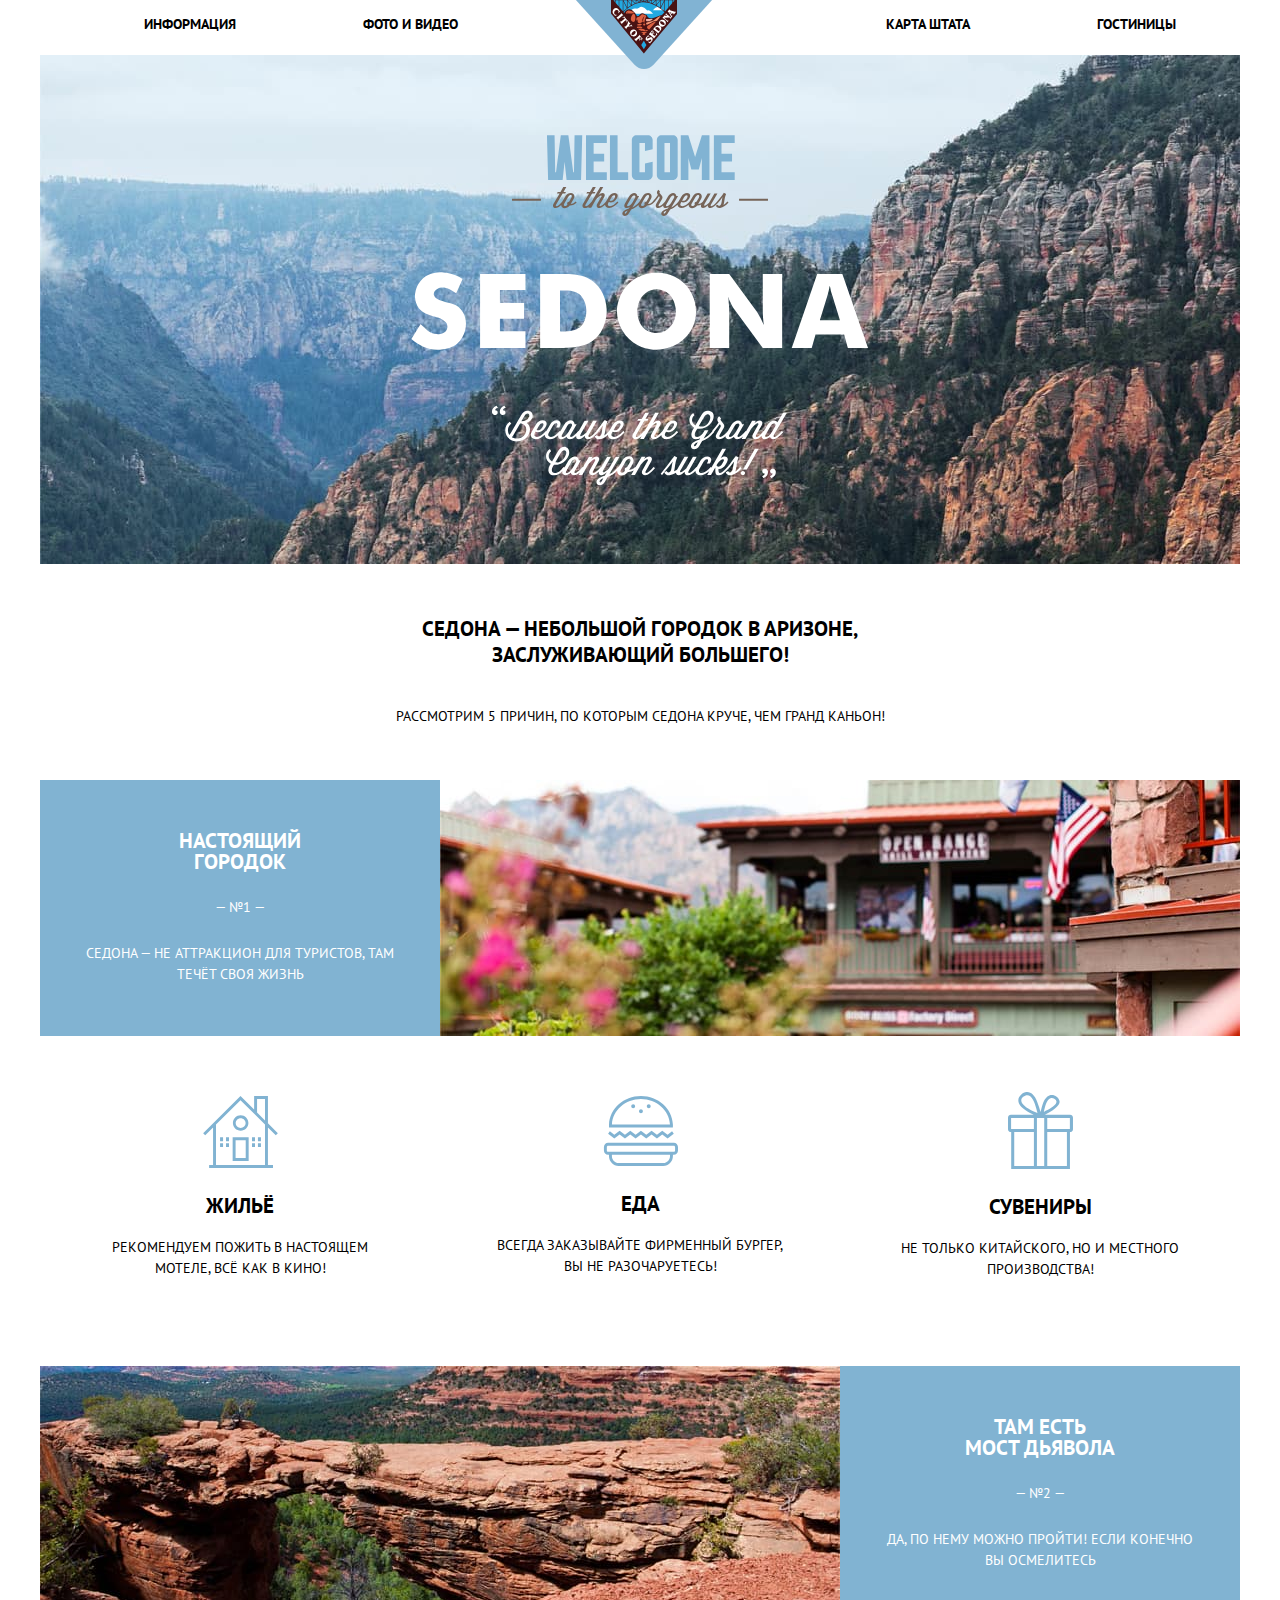
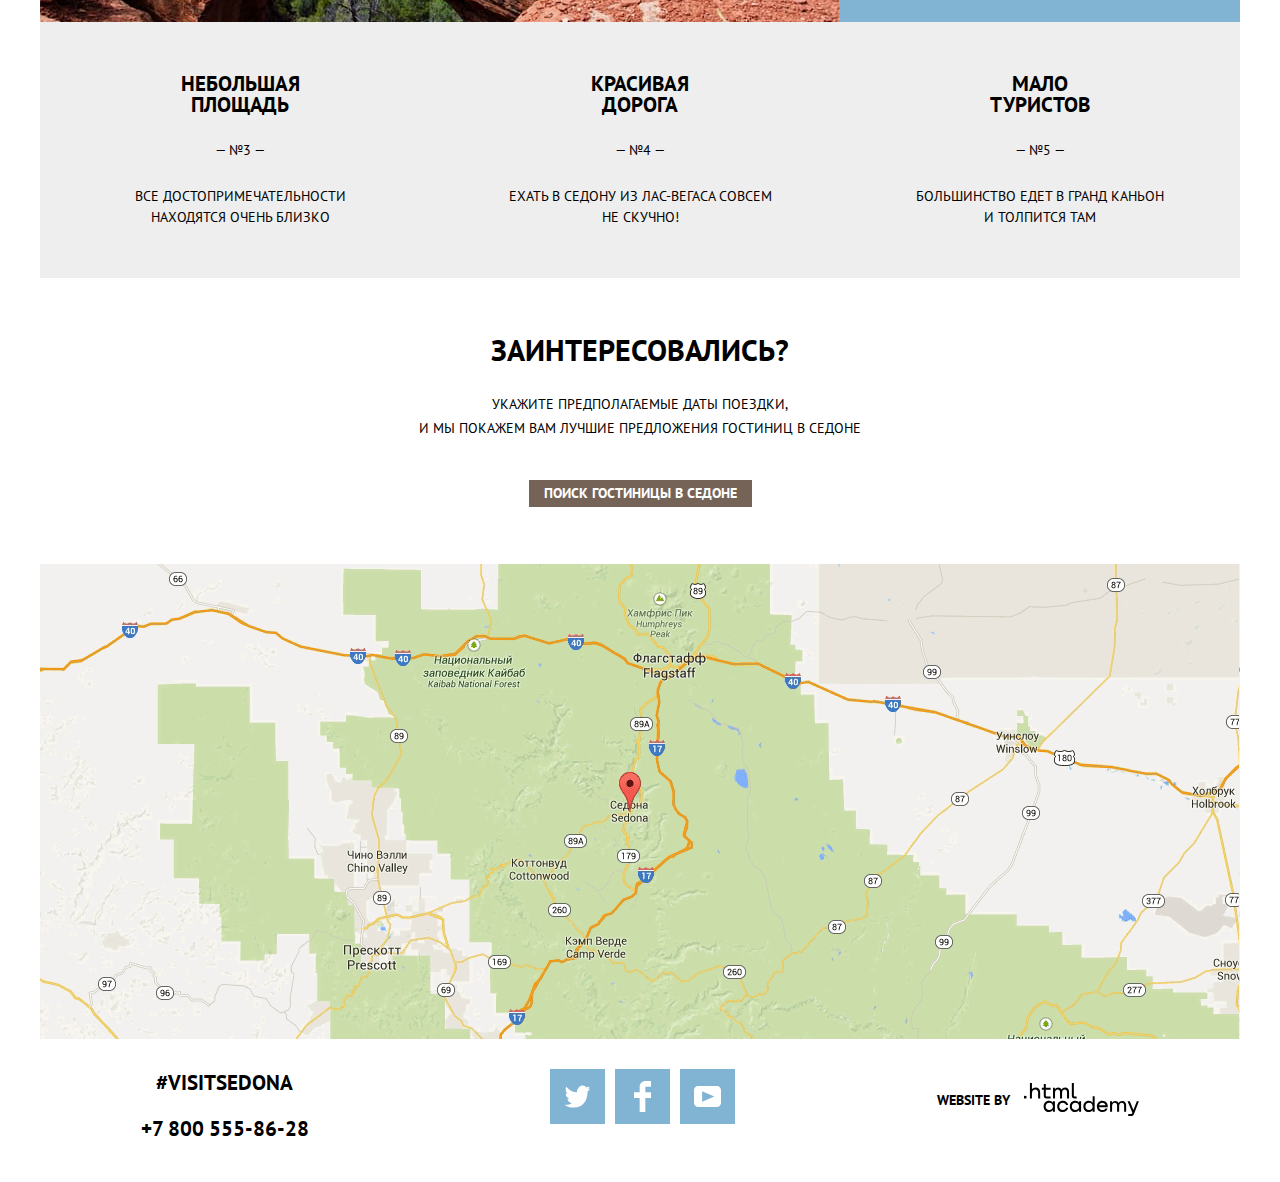
==== commit e0df020d: "Sedona" ====
--- a/index.html
+++ b/index.html
@@ -15,28 +15,31 @@
 <body class="page-body">
   <!--HEADER-->
   <header class="main-header">
-    <nav class="nav">
+    <div class="container">
+      <nav class="nav">
       <ul class="site-nav">
-        <li class="nav-list-item1"><a href="blank.html">Информация</a></li>
-        <li class="nav-list-item2"><a href="catalog.html">Фото и видео</a></li>
-        <li class="nav-list-item3"><a class="nav-logo" href="index.html">
-            <img src="img/logo.svg" width="138" height="70" alt="logo">
-          </a>
-        </li>
-        <li class="nav-list-item4"><a href="blank.html">Карта штата</a></li>
-        <li class="nav-list-item5"><a href="catalog.html">Гостиницы</a></li>
+        <li class="nav-list-item1 nav-li"><a class="a" href="blank.html">Информация</a></li>
+        <li class="nav-list-item2 nav-li"><a class="a" href="catalog.html">Фото и видео</a></li>
+        <li class="nav-list-item3 nav-li"></li>
+        <li class="nav-list-item4 nav-li"><a class="a" href="blank.html">Карта штата</a></li>
+        <li class="nav-list-item5 nav-li"><a class="a" href="catalog.html">Гостиницы</a></li>
       </ul>
+      <a class="nav-logo a" href="index.html">
+        <img src="img/logo.svg" width="138" height="70" alt="logo">
+      </a>
     </nav>
+  </div>
   </header>
   <!--MAIN-->
   <main class="container">
     <section class="familiarity">
       <div class="familiarity-bg">
         <div class="fam-welcome">
-          <img src="img/welcome.svg" width="" height="" alt="welcome"><br>
-          <img src="img/gargeous.svg" width="" height="" alt="gargeous"><br>
-          <img src="img/sedona.svg" width="" height="" alt="SEDONA">
+          <img class="welcome-img" src="img/welcome.svg" width="" height="" alt="welcome"><br>
+          <img class="gargeous-img" src="img/gargeous.svg" width="" height="" alt="gargeous"><br>
+          <img class="sedona-img" src="img/sedona.svg" width="" height="" alt="SEDONA">
         </div>
+        <h1 class="h1-sedona">Седона</h1>
       </div>
       <div class="familiarity-text">
         <p class="fam-text-1">Седона — небольшой городок в Аризоне,<br> заслуживающий большего!</p>
@@ -45,9 +48,9 @@
     </section>
     <section class='advantages'>
       <div class="adv-box-1">
-        <p class="advantage-p-1">Настоящий городок</p>
-        <p class="advantage-p-2">-№1-</p>
-        <p class="advantage-p-3">
+        <p class="advantage-p-1">Настоящий<br> городок</p>
+        <p class="advantage-p-2 text-option1">— №1 —</p>
+        <p class="advantage-p-3 text-option1">
           Седона — не аттракцион для туристов, там<br>
           течёт своя жизнь
         </p>
@@ -60,17 +63,17 @@
       <div class="adv-box-svg adv-box-3">
         <img src="img/icon-1.svg" width="75" height="72" alt="home-svg">
         <p class="feature-item-caption">Жильё</p>
-        <p>Рекомендуем пожить в настоящем<br> мотеле, всё как в кино!</p>
+        <p class="text-option1">Рекомендуем пожить в настоящем<br> мотеле, всё как в кино!</p>
       </div>
       <div class="adv-box-svg adv-box-4">
         <img src="img/icon-2.svg" width="75" height="70" alt="food-svg">
         <p class="feature-item-caption">Еда</p>
-        <p>Всегда заказывайте фирменный бургер,<br> вы не разочаруетесь!</p>
+        <p class="text-option1">Всегда заказывайте фирменный бургер,<br> вы не разочаруетесь!</p>
       </div>
       <div class="adv-box-svg adv-box-5">
         <img src="img/icon-3.svg" width="65" height="77" alt="gift-svg">
         <p class="feature-item-caption">Сувениры</p>
-        <p>Не только китайского, но и местного <br> производства!</p>
+        <p class="text-option1">Не только китайского, но и местного <br> производства!</p>
       </div>
 
 
@@ -78,9 +81,9 @@
         <img src="img/image2.jpg" width="800" height="256" alt="canyon">
       </div>
       <div class="adv-box-7">
-        <p class="advantage-p-1">Там есть Мост дьявола</p>
-        <p class="advantage-p-2">-№2-</p>
-        <p class="advantage-p-3">
+        <p class="advantage-p-1">Там есть<br> Мост дьявола</p>
+        <p class="advantage-p-2 text-option1">— №2 —</p>
+        <p class="advantage-p-3 text-option1">
           Да, по нему можно пройти! Если конечно<br>
           вы осмелитесь
         </p>
@@ -88,22 +91,22 @@
 
 
       <div class="adv-feature-item adv-box-8">
-        <p class="feature-item-caption">небольшая<br>
+        <p class="feature-item-caption ">небольшая<br>
           площадь</p>
-        <p>-№3-</p>
-        <p>все достопримечательности<br>
+        <p class="advantage-p-2 text-option1">— №3 —</p>
+        <p class="advantage-p-3 text-option1">все достопримечательности<br>
           находятся очень близко</p>
       </div>
       <div class="adv-feature-item adv-box-9">
         <p class="feature-item-caption">красивая<br> дорога</p>
-        <p>-№4-</p>
-        <p>ехать в седону из лас-вегаса совсем<br>
+        <p class="advantage-p-2 text-option1">— №4 —</p>
+        <p class="advantage-p-3 text-option1">ехать в седону из лас-вегаса совсем<br>
           не скучно!</p>
       </div>
       <div class="adv-feature-item adv-box-10">
         <p class="feature-item-caption">мало<br> туристов</p>
-        <p>-№5-</p>
-        <p>большинство едет в гранд каньон<br>
+        <p class="advantage-p-2 text-option1">— №5 —</p>
+        <p class="advantage-p-3 text-option1">большинство едет в гранд каньон<br>
           и толпится там</p>
       </div>
 
@@ -113,49 +116,74 @@
     <section>
       <div class="search">
         <p class="search-caption">Заинтересовались?</p>
-        <p class="search-text">Укажите предполагаемые даты поездки,<br>
+        <p class="search-text text-option1">Укажите предполагаемые даты поездки,<br>
           и мы покажем вам лучшие предложения гостиниц в седоне</p>
-        <button class="btn">ПОИСК ГОСТИНИЦЫ В СЕДОНЕ</button>
+        <button class="btn search-btn"><span>ПОИСК ГОСТИНИЦЫ В СЕДОНЕ</span></button>
       </div>
     </section>
     <section class="maps">
-      <div class="map">
+    <!--
+        <div class="map">
         <img src="img/map.png" width="" height="" alt="map">
       </div>
+    -->
     </section>
   </main>
   <!--FOOTER-->
   <footer class="main-footer">
+    <div class="container">
     <div class="contacts">
       <div class="social-contacts">
         <p>
-          #visitSEDONA<br> <a class="a phone" href="tel:+78005558628">+7 800 555-86-28</a>
-        </p>
-      </div>
-      <div class='social-networks'>
-        <div class='social-btn'>
-          <a class="tw" href='#'>
-            <img src='img/icon-twitter.svg' width='17' height='17' alt='icon tw'>
-          </a>
-        </div>
-        <div class='social-btn'>
-          <a class="fb" href='#'>
-            <img src='img/icon-fb.svg' width='12' height='22' alt='icon fb'>
-          </a>
-        </div>
-        <div class='social-btn'>
-          <a class="yt" href='#'>
-            <img src='img/icon-youtube.svg' width='20' height='16' alt='icon youtube'>
-          </a>
-        </div>
-      </div>
+          <span class="visit">#visitSEDONA</span><br> <a class="a phone" href="tel:+78005558628">+7 800 555-86-28</a>
+        </p>
+      </div>
+      <ul class='social-networks'>
+        <li>
+          <a class="social-btn tw a" href='#'>
+            <img src='img/icon-twitter.svg' width='25' height='25' alt='icon tw'>
+          </a>
+        </li>
+        <li>
+          <a class="social-btn fb a" href='#'>
+            <img src='img/icon-fb.svg' width='17' height='23' alt='icon fb'>
+          </a>
+        </li>
+        <li>
+          <a class="social-btn yt a" href='#'>
+            <img src='img/icon-youtube.svg' width='27' height='21' alt='icon youtube'>
+          </a>
+        </li>
+      </ul>
       <div class="footer-site">
         <p class="footer-copyright">
           <a class="a" href="#">
-            <p>Website by <img src="img/logo_htmlacademy.svg"></p>
-          </a>
-        </p>
-      </div>
+            <p><span class="website-by">Website by</span> <svg class="logo-academy" width="115" height="34" viewBox="0 0 115 34" fill="none" xmlns="http://www.w3.org/2000/svg">
+              <g clip-path="url(#clip0)">
+              <path d="M0 12.8806V15.4567H2.45789V12.8806H0Z" fill="black"/>
+              <path d="M11.6466 4.52965C10.0863 4.52965 8.82534 5.23807 8.03454 6.26851H7.94905V0H5.91864V15.4566H7.94905V10.1541C7.94905 8.02886 9.27418 6.50466 11.2191 6.50466C13.0572 6.50466 14.1258 7.87858 14.1258 9.72478V15.4566H16.1563V9.35984C16.1563 6.41878 14.3396 4.52965 11.6466 4.52965Z" fill="black"/>
+              <path d="M26.6171 4.8303H21.8082V1.07349H19.7778V4.8303H17.8542V6.80531H19.7778V12.7947C19.7778 14.5121 20.7396 15.4567 22.4708 15.4567H26.6171V13.4602H22.8769C22.193 13.4602 21.8082 13.0738 21.8082 12.4083V6.80531H26.6171V4.8303Z" fill="black"/>
+              <path d="M41.1215 4.55103C39.497 4.55103 38.2576 5.34532 37.5736 6.61191H37.5095C36.8897 5.3668 35.7356 4.55103 34.154 4.55103C32.7434 4.55103 31.6746 5.30238 31.0336 6.35431H30.948V4.83011H29.0031V15.4565H31.0336V10.0038C31.0336 8.00729 32.0806 6.54752 33.6624 6.50458C35.1584 6.46164 36.0347 7.53502 36.0347 9.14507V15.4565H38.0652V9.83203C38.0652 7.44915 39.4758 6.50458 40.6941 6.50458C42.1688 6.50458 43.0452 7.53502 43.0452 9.14507V15.4565H45.0754V8.9304C45.0754 6.35431 43.6221 4.55103 41.1215 4.55103Z" fill="black"/>
+              <path d="M47.8271 12.7088C47.8271 14.4476 48.8103 15.4566 50.6269 15.4566H52.6359V13.4816H50.9261C50.2422 13.4816 49.8574 13.0952 49.8574 12.4297V0H47.8271V12.7088Z" fill="black"/>
+              <path d="M28.9048 19.7063H28.8192C28.027 18.6392 26.7425 17.8923 25.0295 17.8709C21.882 17.8282 19.6338 20.1544 19.6338 23.441C19.6338 26.749 21.9248 29.0752 25.008 29.0326C26.7637 29.0111 28.027 28.2215 28.8192 27.0903H28.9048V28.7336H30.9177V18.1697H28.9048V19.7063ZM25.3077 27.0691C23.081 27.0691 21.6679 25.4471 21.6679 23.441C21.6679 21.435 23.081 19.813 25.3077 19.813C27.4703 19.813 28.8836 21.435 28.8836 23.441C28.8836 25.4259 27.4703 27.0691 25.3077 27.0691Z" fill="black"/>
+              <path d="M44.2095 22.0111C43.717 19.6208 41.5973 17.8708 38.8139 17.8708C35.4524 17.8708 33.2042 20.3251 33.2042 23.4409C33.2042 26.5567 35.4524 29.0325 38.8139 29.0325C41.5973 29.0325 43.717 27.2397 44.2095 24.8281H42.0898C41.6617 26.1727 40.3984 27.0903 38.8354 27.0903C36.6513 27.0903 35.2381 25.447 35.2381 23.4409C35.2381 21.4349 36.6513 19.8129 38.8354 19.8129C40.4625 19.8129 41.6617 20.7733 42.0898 22.0111H44.2095Z" fill="black"/>
+              <path d="M55.0836 19.7063H54.998C54.2058 18.6392 52.921 17.8923 51.2081 17.8709C48.0607 17.8282 45.8125 20.1544 45.8125 23.441C45.8125 26.749 48.1036 29.0752 51.1866 29.0326C52.9425 29.0111 54.2058 28.2215 54.998 27.0903H55.0836V28.7336H57.0962V18.1697H55.0836V19.7063ZM51.4866 27.0691C49.2596 27.0691 47.8466 25.4471 47.8466 23.441C47.8466 21.435 49.2596 19.813 51.4866 19.813C53.6491 19.813 55.0622 21.435 55.0622 23.441C55.0622 25.4259 53.6491 27.0691 51.4866 27.0691Z" fill="black"/>
+              <path d="M68.6538 19.813H68.5682C67.776 18.6819 66.4483 17.8923 64.7568 17.871C61.6738 17.8283 59.3827 20.1545 59.3827 23.4624C59.3827 26.749 61.6309 29.0753 64.7783 29.0326C66.4483 29.0111 67.776 28.2642 68.5468 27.1972H68.6538V28.7336H70.6665V13.3679H68.6538V19.813ZM65.0568 27.0904C62.8298 27.0904 61.4168 25.4685 61.4168 23.4624C61.4168 21.4563 62.8298 19.8343 65.0568 19.8343C67.2193 19.8343 68.6324 21.4776 68.6324 23.4624C68.6324 25.4685 67.2193 27.0904 65.0568 27.0904Z" fill="black"/>
+              <path d="M78.3297 17.8708C75.0752 17.8708 72.8483 20.3678 72.8483 23.4623C72.8483 26.4714 74.9467 29.0325 78.3724 29.0325C80.8561 29.0325 82.8475 27.6879 83.5541 25.447H81.4342C80.9634 26.4502 79.8286 27.0903 78.4582 27.0903C76.5312 27.0903 75.1608 25.8098 75.0108 24.1666H83.7682C84.0464 20.6452 81.8412 17.8708 78.3297 17.8708ZM78.2868 19.8129C79.9783 19.8129 81.2416 20.8586 81.5627 22.3739H75.0538C75.3534 20.88 76.6168 19.8129 78.2868 19.8129Z" fill="black"/>
+              <path d="M98.1985 17.8921C96.5713 17.8921 95.3295 18.6817 94.6443 19.9409H94.5799C93.9591 18.703 92.8029 17.8921 91.2184 17.8921C89.8054 17.8921 88.7347 18.639 88.0924 19.6848H88.0068V18.1695H86.0583V28.7334H88.0924V23.3128C88.0924 21.328 89.1417 19.8768 90.7261 19.8341C92.2247 19.7915 93.1028 20.8585 93.1028 22.4591V28.7334H95.1368V23.1421C95.1368 20.7732 96.5499 19.8341 97.7703 19.8341C99.2477 19.8341 100.125 20.8585 100.125 22.4591V28.7334H102.16V22.2457C102.16 19.6848 100.704 17.8921 98.1985 17.8921Z" fill="black"/>
+              <path d="M109.441 27.0477L105.801 18.1697H103.553L108.392 29.7368L108.371 29.7794C108.028 30.6544 107.643 30.9745 106.701 30.9745H104.196V33.0019H106.701C108.542 33.0019 109.527 32.1696 110.212 30.3769L114.88 18.1697H112.803L109.441 27.0477Z" fill="black"/>
+              </g>
+              <defs>
+              <clipPath id="clip0">
+              <rect width="115" height="33.0294" fill="white"/>
+              </clipPath>
+              </defs>
+              </svg>
+              </p>
+          </a>
+        </p>
+      </div>
+    </div>
     </div>
   </footer>
 
--- a/css/style.css
+++ b/css/style.css
@@ -49,10 +49,7 @@
 }
 
 .page-body {
-  width: 1280px;
-  margin: 0 auto;
-  padding-left: 40px;
-  padding-right: 40px;
+  box-sizing: border-box;
   font-family: "PT Sans", Arial, sans-serif;
   font-size: 14px;
   line-height: 21px;
@@ -60,20 +57,17 @@
   color: var(--basic-black);
   text-transform: uppercase;
   background-color: var(--basic-white);
-
-  min-height: 100%;
-  display: grid;
-  grid-template-rows: min-content 1fr min-content;
-  align-content: start;
-}
-
-
-
+  margin: 0px;
+  padding: 0px;
+}
+
+.container {
+  max-width: 1200px;
+  margin: 0 auto;
+  padding: 0 40px;
+}
 
 /*ТЭГИ нужно заменить на классы*/
-a {
-  text-decoration: none;
-}
 
 img {
   max-width: 100%;
@@ -81,30 +75,31 @@
 }
 
 /*NAVIGATION*/
+.nav {
+  min-width: 1200px;
+}
 
 .main-header {
-  margin-bottom: -20px;
-}
-
-/*.nav {}
-
-.nav-logo {}
-*/
+  padding: 0px;
+  margin-bottom: -70px;
+}
+
+/*.nav {
+  display:block;
+  position: relative;
+  left: -35px;
+}*/
 .site-nav {
-  /*display: grid;
-  grid-template-columns: 240px 240px 240px 240px 240px;
-  grid-template-rows: 56px;
-  list-style: none;
-  text-align: center;
-  vertical-align: middle;*/
   display: flex;
   flex-direction: row;
   justify-content: space-around;
-  width: 1200px;
-  /*Нужно ли задавать ширину таким образом?*/
   list-style: none;
-}
-
+
+}
+
+.nav-li {
+  margin: 0 auto;
+}
 .nav-list-item1 {
   grid-column: 1/2;
 }
@@ -115,17 +110,58 @@
 
 .nav-list-item3 {
   grid-column: 3/4;
-  padding-top: 0px;
-  margin-top: -20px;
-  z-index: 2;
+  margin: 0 150px;
+  position: relative;
+  left: -30px;
 }
 
 .nav-list-item4 {
   grid-column: 4/5;
 }
 
+
+
+.nav-logo {
+  position: relative;
+  top: -50px;
+  left: 535px;
+}
 /*Сделать HOOVERы*/
 
+/*.visually-hidden {
+  position: absolute;
+  width: 1px;
+  height: 1px;
+  margin: -1px;
+  border: 0;
+  padding: 0;
+  white-space: nowrap;
+  clip-path: inset(100%);
+  clip: rect(0 0 0 0);
+  overflow: hidden;
+}*/
+
+/*Отображение иконки*/
+/*
+.login-link::before {
+  content: "";
+  position: absolute;
+  width: 16px;
+  height: 18px;
+  background-image: url("img/login.svg");
+  background-repeat: no-repeat;
+  background-position: 0 0;
+}
+*/
+
+/*Наведение на иконку*/
+/*
+.login-link:hover::before,
+.login-link:focus::before,
+.login-link:active::before {
+  opacity: 1;
+}
+*/
 .familiarity {
   display: grid;
   margin-top: -20px;
@@ -149,9 +185,18 @@
   padding-top: 80px;
 }
 
+.gargeous-img {
+ margin-bottom: 50px;
+}
+
+.h1-sedona {
+  visibility: hidden;
+}
+
 .familiarity-text {
   grid-column: 1fr;
   grid-row: 2/3;
+  padding-top: 30px;
 }
 
 .fam-text-1,
@@ -162,6 +207,14 @@
 .fam-text-1 {
   font-size: 21px;
 }
+
+.fam-text-2 {
+  font-size: 14px;
+  font-weight: 400;
+  margin-top: 35px;
+}
+
+
 
 .advantages {
   display: grid;
@@ -236,9 +289,20 @@
   text-align: center;
 }
 
+.text-option1 {
+  font-size: 14px;
+  font-weight: 400;
+  line-height: 21px;
+}
+
 .advantage-p-1 {
   font-size: 21px;
   line-height: 21px;
+  margin-top: 50px;
+}
+
+.advantage-p-2 {
+  margin: 25px 0 25px 0;
 }
 
 .features-list {
@@ -246,6 +310,10 @@
   color: #333333;
 }
 
+.adv-feature-item {
+padding-top: 30px;
+}
+
 .feature-item-caption {
   font-size: 21px;
   color: var(--basic-black);
@@ -269,53 +337,76 @@
 .search-caption {
   font-size: 30px;
   line-height: 24px;
+  margin-top: 60px;
 }
 
 .search-text {
-  margin-bottom: 24px;
+  margin-bottom: 40px;
   font-size: 14px;
   line-height: 24px;
 }
 
-.map {
+
+
+.maps {
+  min-width: 1200px;
+  height: 475px;
   background-color: darksalmon;
+  margin-top: -7px;
+  background-image: url("/img/map.png");
+}
+
+.main-footer {
+  padding-top: 0px;
 }
 
 .contacts {
-  /*display: grid;
-  grid-template-columns: 400px 400px 400px;
-  grid-template-rows: 120px;
-  text-align: center;*/
   display: flex;
   flex-direction: row;
+  justify-content: space-between;
+  max-width: 1200px;
+  /*width: 1200px; Нужно ли задавать ширину таким образом?*/
+  list-style: none;
+  margin: 30px 0;
+
+}
+
+.social-contacts {
+  margin: 0 auto;
+  }
+
+.social-contacts p {
+  font-size: 21px;
+  line-height: 26px;
+  text-align: center;
+}
+
+.visit {
+  position: relative;
+  top: -20px;
+}
+
+.a {
+  /*display: inline-block;*/
+  color: var(--basic-black);
+  text-decoration: none;
+  padding: 40px 0;
+}
+
+.social-networks {
+  display: flex;
   justify-content: space-around;
-  /*width: 1200px; /*Нужно ли задавать ширину таким образом?*/
   list-style: none;
-  margin: 36px 0;
-}
-
-.a {
-  color: var(--basic-black);
-}
-
-/*.social-contacts {
-  grid-column: 1/2;
-  grid-row: 1/2;
-}
-*/
-
-.social-networks {
-  /*grid-column: 2/3;
-  grid-row: 1/2;*/
-  display: flex;
-  justify-content: space-around;
-}
-
-/*.footer-site {
-  /*grid-column: -1/-2;
-}*/
-
-.btn {
+  margin: 0 auto;
+  }
+
+.footer-site {
+  display: flex;
+  margin: 0 auto;
+}
+
+.search-btn {
+  border: none;
   padding: 30px 125px 30px 125px;
   font-size: 21px;
   line-height: 26px;
@@ -323,33 +414,74 @@
   color: var(--basic-white);
 }
 
-.btn:hover,
-.btn:focus {
+.search-btn:hover,
+.search-btn:focus {
   background-color: var(--special-brown);
 }
 
-.btn:active {
+.search-btn:active {
   background-color: var(--special-brown2);
 }
+.search-btn:active span{
+ opacity: 0.3;
+}
 
 .social-btn {
-  display: inline-block;
-  width: 46px;
-  height: 48px;
-  text-align: center;
-  vertical-align: center;
+  display: flex;
+  align-items: center;
+  justify-content: center;
+  width: 35px;
+  height: 35px;
   background-color: var(--basic-blue);
   padding: 10px;
   margin-right: 10px;
 }
 
-
+.social-btn:hover,
+.social-btn:focus {
+  background-color: var(--special-blue);
+}
+
+.social-btn:active {
+  background-color: var(--special-blue2);
+}
+.social-btn:active img{
+ opacity: 0.3;
+}
+
+
+
+.footer-copyright p{
+  font-size: 14px;
+  font-weight: 400;
+  line-height: 26px;
+  }
+
+.website-by {
+  position: relative;
+  top: -12px;
+  right: 10px;
+}
+
+.logo-academy:hover path,
+.logo-academy:focus path {
+  fill: var(--basic-blue);
+}
+
+.logo-academy:active path {
+  fill: var(--special-blue2);
+}
+.logo-academy:active img{
+ opacity: 0.3;
+}
 
 /*C A T A L O G*/
 
 .bc-catalog {
   background-image: url(../img/img-catalog/background.jpg);
   background-repeat: no-repeat;
+  min-width: 1200px;
+  min-height: 218px;
 }
 
 .filter {
@@ -398,6 +530,37 @@
   padding: 30px 73px;
 }
 
+.filter-ul {
+  padding: 0;
+  margin: 0;
+  display: flex;
+  list-style: none;
+}
+
+.filter-ul li {
+  position: relative;
+  margin-right: 40px;
+  font-size: 12px;
+  font-weight: 400;
+  line-height: 18px;
+}
+
+.filter-ul li:nth-child(1) {
+  font-size: 21px;
+  font-weight: 700;
+  line-height: 26px;
+}
+.filter-ul li:nth-child(3) {
+  color: var(--basic-blue);
+}
+
+.filter-ul li:nth-child(4),
+.filter-ul li:nth-child(5) {
+  border-bottom: 1px dotted #000000;
+  margin-bottom: 7px;
+  opacity: 0.3;
+}
+
 .gallery {
   display: grid;
   grid-template-rows: 150px 150px 150px;
@@ -405,7 +568,7 @@
   text-align: center;
 }
 
-.gal1, .gal2 {
+.gal {
   /*display: grid;
   grid-template-columns: 1fr 1fr 2fr;*/
   display: flex;
@@ -414,81 +577,72 @@
   align-items: flex-end;
   border-top: 2px solid var(--grey-border);
 }
-
-.gal1-img, .gal2-img {
+.gal3 {
+  border-bottom: 2px solid var(--grey-border);
+}
+
+.gal-img {
   /*grid-column: 1/2;*/
   align-self: center;
 }
 
-.gal1-description, .gal2-description {
+.gal-description {
   /*grid-column: 2/3;*/
   margin-right: auto;
   margin-left: 30px;
 }
 
-.gal1-rating, .gal2-rating {
+.gal-rating {
   /*grid-column: 3/4;*/
   display: flex;
   flex-direction: column;
   justify-content: space-between;
   height: 90px;
 }
-/*
-.gal2 {
-  /*display: grid;
-  grid-template-columns: 1fr 1fr 2fr;
-  display: flex;
-  justify-content: space-between;
-  padding: 30px 73px;
-  align-items: flex-end;
-  border-top: 2px solid var(--grey-border);
-}
-
-.gal2-img {
-  /*grid-column: 1/2;
-  align-self: center;
-}
-
-.gal2-description {
-  /*grid-column: 2/3;
-  margin-right: auto;
-  margin-left: 30px;
-}
-
-.gal2-rating {
-  display: flex;
-  flex-direction: column;
-  justify-content: space-between;
-  height: 90px;
-  /*grid-column: 3/4;
-}
-*/
-
-.gal3 {
-  display: grid;
-  grid-template-columns: 1fr 1fr 2fr;
-  border-top: 2px solid var(--grey-border);
-  border-bottom: 2px solid var(--grey-border);
-}
-
-.gal3-img {
-  grid-column: 1/2;
-}
-
-.gal3-description {
-  grid-column: 2/3;
-}
-
-.gal3-rating {
-  grid-column: 3/4;
-}
-
-/*F O O T E R*/
-
-/*.main-footer {
-  display: flex;
-  outline: 5px solid rgba(255, 0, 0, 0.7);
-  outline-offset: -5px;
-}*/
-
-/*.contacts {} */
+
+.btn {
+  text-transform: uppercase;
+  font-size: 14px;
+  font-weight: 700;
+  line-height: 21px;
+  border: none;
+  color: var(--basic-white);
+  text-align: center;
+  padding: 3px 15px;
+}
+
+.btn-details {
+  background-color: var(--basic-blue);
+  margin-right: 5px;
+}
+
+.btn-reserve {
+  background-color: var(--basic-brown);
+}
+
+.btn-details:hover,
+.btn-details:focus {
+  background-color: var(--special-blue);
+}
+
+.btn-details:active {
+  background-color: var(--special-blue2);
+}
+.btn-details:active span{
+ opacity: 0.3;
+}
+
+
+.btn-reserve:hover,
+.btn-reserve:focus {
+  background-color: var(--special-brown);
+}
+
+.btn-reserve:active {
+  background-color: var(--special-brown2);
+}
+.btn-reserve:active span{
+ opacity: 0.3;
+}
+
+
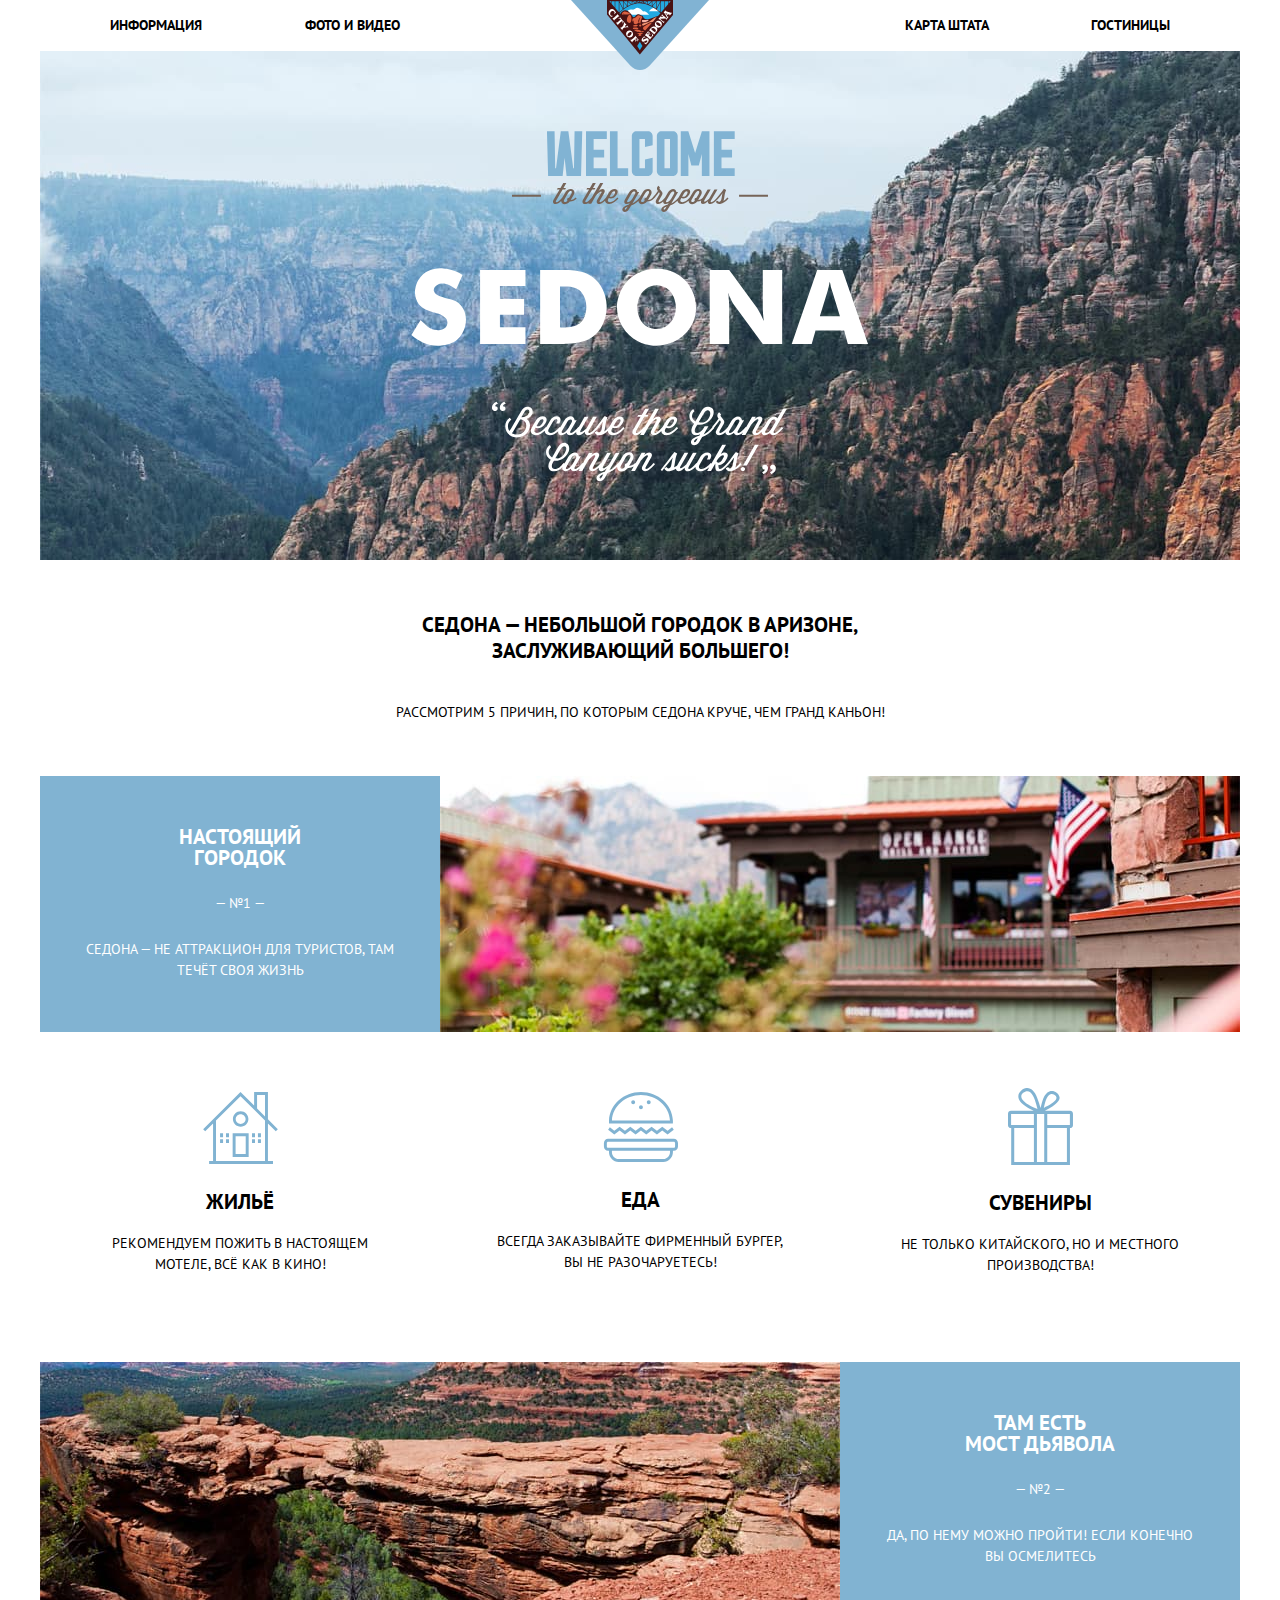
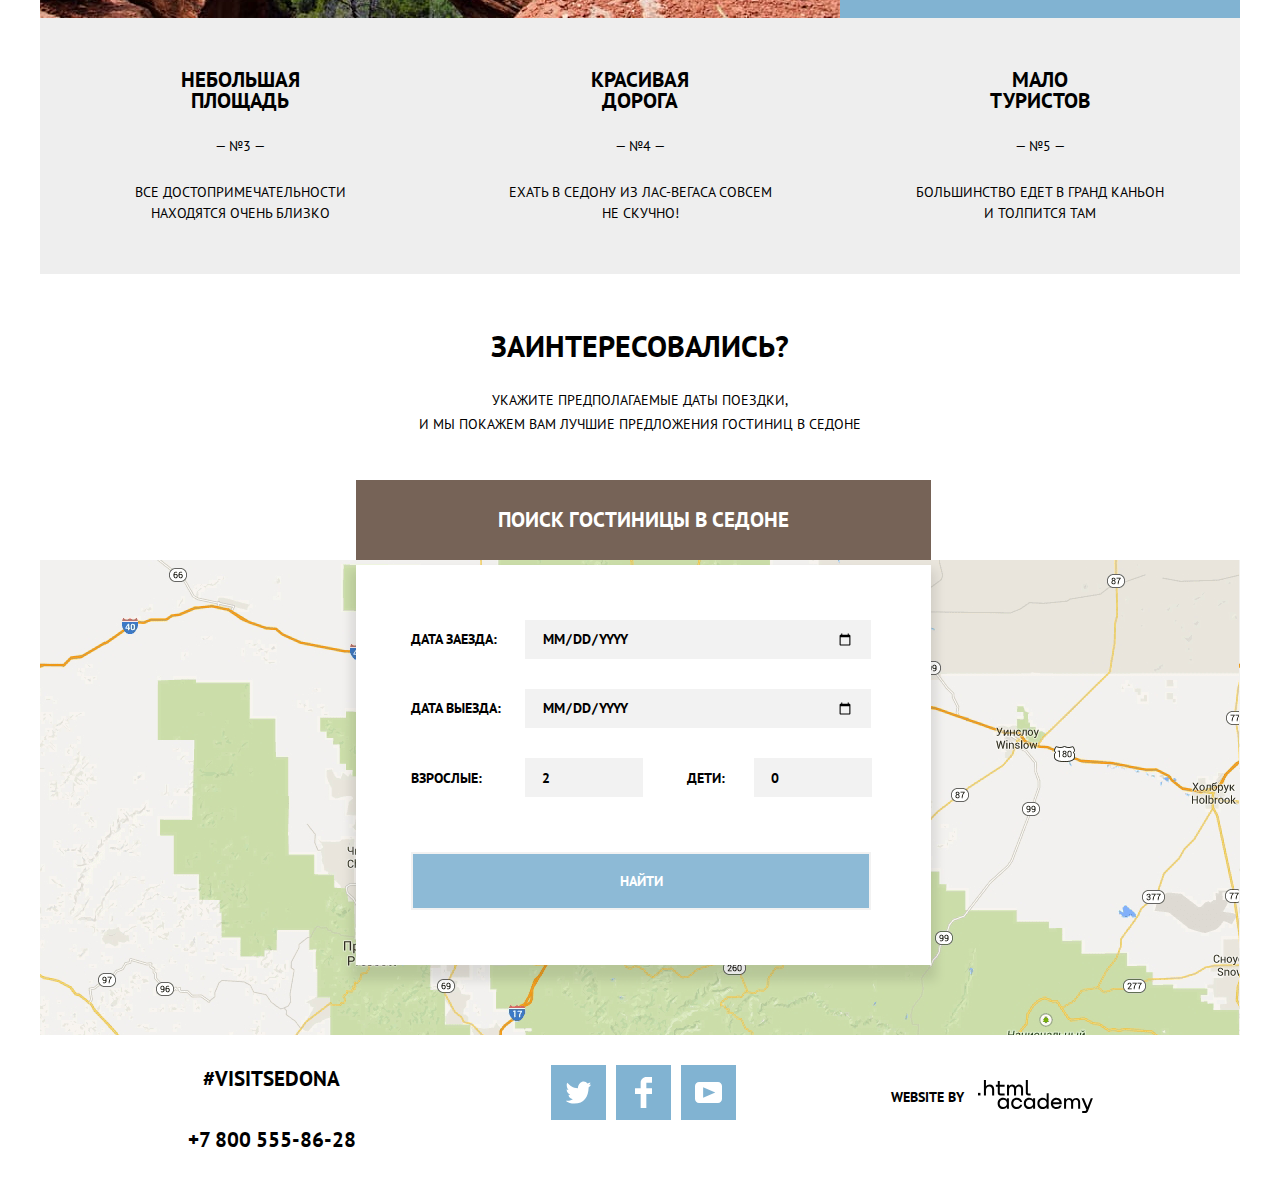
==== commit 8bcc9ad4: "С доработками" ====
--- a/index.html
+++ b/index.html
@@ -10,36 +10,39 @@
   <link rel="icon" href="img/favicons/icon.svg" type="image/svg+xml">
   <link rel="apple-touch-icon" href="img/favicons/180.png">
   <link rel="manifest" href="manifest.webmanifest">
+  <script src="/js/script.js"></script>
 </head>
 
 <body class="page-body">
   <!--HEADER-->
-  <header class="main-header">
+  <header class="main-header container-fluid">
     <div class="container">
       <nav class="nav">
-      <ul class="site-nav">
-        <li class="nav-list-item1 nav-li"><a class="a" href="blank.html">Информация</a></li>
-        <li class="nav-list-item2 nav-li"><a class="a" href="catalog.html">Фото и видео</a></li>
-        <li class="nav-list-item3 nav-li"></li>
-        <li class="nav-list-item4 nav-li"><a class="a" href="blank.html">Карта штата</a></li>
-        <li class="nav-list-item5 nav-li"><a class="a" href="catalog.html">Гостиницы</a></li>
-      </ul>
-      <a class="nav-logo a" href="index.html">
-        <img src="img/logo.svg" width="138" height="70" alt="logo">
-      </a>
-    </nav>
-  </div>
+        <ul class="site-nav">
+          <li class="nav-list-item1 nav-li"><a class="link" href="blank.html">Информация</a></li>
+          <li class="nav-list-item2 nav-li"><a class="link" href="catalog.html">Фото и видео</a></li>
+          <li class="nav-list-item3 nav-li"></li>
+          <li class="nav-list-item4 nav-li"><a class="link" href="blank.html">Карта штата</a></li>
+          <li class="nav-list-item5 nav-li"><a class="link" href="catalog.html">Гостиницы</a></li>
+        </ul>
+        <a class="nav-logo" href="index.html">
+          <img src="img/logo.svg" width="138" height="70" alt="logo">
+        </a>
+      </nav>
+    </div>
   </header>
+
   <!--MAIN-->
-  <main class="container">
+
+  <main class="container-fluid">
     <section class="familiarity">
       <div class="familiarity-bg">
         <div class="fam-welcome">
-          <img class="welcome-img" src="img/welcome.svg" width="" height="" alt="welcome"><br>
-          <img class="gargeous-img" src="img/gargeous.svg" width="" height="" alt="gargeous"><br>
-          <img class="sedona-img" src="img/sedona.svg" width="" height="" alt="SEDONA">
-        </div>
-        <h1 class="h1-sedona">Седона</h1>
+          <img class="welcome-img" src="img/welcome.svg" width="189" height="46" alt="welcome"><br>
+          <img class="gargeous-img" src="img/gargeous.svg" width="256" height="29" alt="gargeous"><br>
+          <img class="sedona-img" src="img/sedona.svg" width="458" height="214" alt="SEDONA">
+        </div>
+        <h1 class="visually-hidden">Седона</h1>
       </div>
       <div class="familiarity-text">
         <p class="fam-text-1">Седона — небольшой городок в Аризоне,<br> заслуживающий большего!</p>
@@ -58,8 +61,6 @@
       <div class="adv-box-2">
         <img src="img/image1.jpg" width="800" height="256" alt="porch">
       </div>
-
-
       <div class="adv-box-svg adv-box-3">
         <img src="img/icon-1.svg" width="75" height="72" alt="home-svg">
         <p class="feature-item-caption">Жильё</p>
@@ -75,8 +76,6 @@
         <p class="feature-item-caption">Сувениры</p>
         <p class="text-option1">Не только китайского, но и местного <br> производства!</p>
       </div>
-
-
       <div class="adv-box-6">
         <img src="img/image2.jpg" width="800" height="256" alt="canyon">
       </div>
@@ -88,8 +87,6 @@
           вы осмелитесь
         </p>
       </div>
-
-
       <div class="adv-feature-item adv-box-8">
         <p class="feature-item-caption ">небольшая<br>
           площадь</p>
@@ -109,114 +106,120 @@
         <p class="advantage-p-3 text-option1">большинство едет в гранд каньон<br>
           и толпится там</p>
       </div>
-
-
-
-    </section>
+    </section>
+
     <section>
       <div class="search">
         <p class="search-caption">Заинтересовались?</p>
         <p class="search-text text-option1">Укажите предполагаемые даты поездки,<br>
           и мы покажем вам лучшие предложения гостиниц в седоне</p>
-        <button class="btn search-btn"><span>ПОИСК ГОСТИНИЦЫ В СЕДОНЕ</span></button>
-      </div>
-    </section>
+        <div class="search-hotels">
+          <div class="search-hotels-title">
+            <h2>Поиск гостиницы в Седоне</h2>
+          </div>
+          <div class="modal-window modal-window-show">
+            <form method="get" action="https://echo.htmlacademy.ru">
+              <label for="checkin">Дата заезда:</label>
+              <input type="date" name="checkin" id="checkin">
+              <label for="checkout">Дата выезда:</label>
+              <input type="date" name="checkout" id="checkout">
+              <label for="grown-ups">Взрослые:</label>
+              <input type="number" name="grown-ups" min="1" id="grown-ups" value="2">
+              <label for="children">Дети:</label>
+              <input type="number" name="children" id="children" value="0">
+              <input class="search-btn btn" type="submit" id="search-btn" name="search-btn" value="Найти">
+            </form>
+          </div>
+        </div>
+      </div>
+    </section>
+
     <section class="maps">
-    <!--
-        <div class="map">
-        <img src="img/map.png" width="" height="" alt="map">
-      </div>
-    -->
     </section>
   </main>
   <!--FOOTER-->
   <footer class="main-footer">
     <div class="container">
-    <div class="contacts">
-      <div class="social-contacts">
-        <p>
-          <span class="visit">#visitSEDONA</span><br> <a class="a phone" href="tel:+78005558628">+7 800 555-86-28</a>
-        </p>
-      </div>
-      <ul class='social-networks'>
-        <li>
-          <a class="social-btn tw a" href='#'>
-            <img src='img/icon-twitter.svg' width='25' height='25' alt='icon tw'>
-          </a>
-        </li>
-        <li>
-          <a class="social-btn fb a" href='#'>
-            <img src='img/icon-fb.svg' width='17' height='23' alt='icon fb'>
-          </a>
-        </li>
-        <li>
-          <a class="social-btn yt a" href='#'>
-            <img src='img/icon-youtube.svg' width='27' height='21' alt='icon youtube'>
-          </a>
-        </li>
-      </ul>
-      <div class="footer-site">
-        <p class="footer-copyright">
-          <a class="a" href="#">
-            <p><span class="website-by">Website by</span> <svg class="logo-academy" width="115" height="34" viewBox="0 0 115 34" fill="none" xmlns="http://www.w3.org/2000/svg">
-              <g clip-path="url(#clip0)">
-              <path d="M0 12.8806V15.4567H2.45789V12.8806H0Z" fill="black"/>
-              <path d="M11.6466 4.52965C10.0863 4.52965 8.82534 5.23807 8.03454 6.26851H7.94905V0H5.91864V15.4566H7.94905V10.1541C7.94905 8.02886 9.27418 6.50466 11.2191 6.50466C13.0572 6.50466 14.1258 7.87858 14.1258 9.72478V15.4566H16.1563V9.35984C16.1563 6.41878 14.3396 4.52965 11.6466 4.52965Z" fill="black"/>
-              <path d="M26.6171 4.8303H21.8082V1.07349H19.7778V4.8303H17.8542V6.80531H19.7778V12.7947C19.7778 14.5121 20.7396 15.4567 22.4708 15.4567H26.6171V13.4602H22.8769C22.193 13.4602 21.8082 13.0738 21.8082 12.4083V6.80531H26.6171V4.8303Z" fill="black"/>
-              <path d="M41.1215 4.55103C39.497 4.55103 38.2576 5.34532 37.5736 6.61191H37.5095C36.8897 5.3668 35.7356 4.55103 34.154 4.55103C32.7434 4.55103 31.6746 5.30238 31.0336 6.35431H30.948V4.83011H29.0031V15.4565H31.0336V10.0038C31.0336 8.00729 32.0806 6.54752 33.6624 6.50458C35.1584 6.46164 36.0347 7.53502 36.0347 9.14507V15.4565H38.0652V9.83203C38.0652 7.44915 39.4758 6.50458 40.6941 6.50458C42.1688 6.50458 43.0452 7.53502 43.0452 9.14507V15.4565H45.0754V8.9304C45.0754 6.35431 43.6221 4.55103 41.1215 4.55103Z" fill="black"/>
-              <path d="M47.8271 12.7088C47.8271 14.4476 48.8103 15.4566 50.6269 15.4566H52.6359V13.4816H50.9261C50.2422 13.4816 49.8574 13.0952 49.8574 12.4297V0H47.8271V12.7088Z" fill="black"/>
-              <path d="M28.9048 19.7063H28.8192C28.027 18.6392 26.7425 17.8923 25.0295 17.8709C21.882 17.8282 19.6338 20.1544 19.6338 23.441C19.6338 26.749 21.9248 29.0752 25.008 29.0326C26.7637 29.0111 28.027 28.2215 28.8192 27.0903H28.9048V28.7336H30.9177V18.1697H28.9048V19.7063ZM25.3077 27.0691C23.081 27.0691 21.6679 25.4471 21.6679 23.441C21.6679 21.435 23.081 19.813 25.3077 19.813C27.4703 19.813 28.8836 21.435 28.8836 23.441C28.8836 25.4259 27.4703 27.0691 25.3077 27.0691Z" fill="black"/>
-              <path d="M44.2095 22.0111C43.717 19.6208 41.5973 17.8708 38.8139 17.8708C35.4524 17.8708 33.2042 20.3251 33.2042 23.4409C33.2042 26.5567 35.4524 29.0325 38.8139 29.0325C41.5973 29.0325 43.717 27.2397 44.2095 24.8281H42.0898C41.6617 26.1727 40.3984 27.0903 38.8354 27.0903C36.6513 27.0903 35.2381 25.447 35.2381 23.4409C35.2381 21.4349 36.6513 19.8129 38.8354 19.8129C40.4625 19.8129 41.6617 20.7733 42.0898 22.0111H44.2095Z" fill="black"/>
-              <path d="M55.0836 19.7063H54.998C54.2058 18.6392 52.921 17.8923 51.2081 17.8709C48.0607 17.8282 45.8125 20.1544 45.8125 23.441C45.8125 26.749 48.1036 29.0752 51.1866 29.0326C52.9425 29.0111 54.2058 28.2215 54.998 27.0903H55.0836V28.7336H57.0962V18.1697H55.0836V19.7063ZM51.4866 27.0691C49.2596 27.0691 47.8466 25.4471 47.8466 23.441C47.8466 21.435 49.2596 19.813 51.4866 19.813C53.6491 19.813 55.0622 21.435 55.0622 23.441C55.0622 25.4259 53.6491 27.0691 51.4866 27.0691Z" fill="black"/>
-              <path d="M68.6538 19.813H68.5682C67.776 18.6819 66.4483 17.8923 64.7568 17.871C61.6738 17.8283 59.3827 20.1545 59.3827 23.4624C59.3827 26.749 61.6309 29.0753 64.7783 29.0326C66.4483 29.0111 67.776 28.2642 68.5468 27.1972H68.6538V28.7336H70.6665V13.3679H68.6538V19.813ZM65.0568 27.0904C62.8298 27.0904 61.4168 25.4685 61.4168 23.4624C61.4168 21.4563 62.8298 19.8343 65.0568 19.8343C67.2193 19.8343 68.6324 21.4776 68.6324 23.4624C68.6324 25.4685 67.2193 27.0904 65.0568 27.0904Z" fill="black"/>
-              <path d="M78.3297 17.8708C75.0752 17.8708 72.8483 20.3678 72.8483 23.4623C72.8483 26.4714 74.9467 29.0325 78.3724 29.0325C80.8561 29.0325 82.8475 27.6879 83.5541 25.447H81.4342C80.9634 26.4502 79.8286 27.0903 78.4582 27.0903C76.5312 27.0903 75.1608 25.8098 75.0108 24.1666H83.7682C84.0464 20.6452 81.8412 17.8708 78.3297 17.8708ZM78.2868 19.8129C79.9783 19.8129 81.2416 20.8586 81.5627 22.3739H75.0538C75.3534 20.88 76.6168 19.8129 78.2868 19.8129Z" fill="black"/>
-              <path d="M98.1985 17.8921C96.5713 17.8921 95.3295 18.6817 94.6443 19.9409H94.5799C93.9591 18.703 92.8029 17.8921 91.2184 17.8921C89.8054 17.8921 88.7347 18.639 88.0924 19.6848H88.0068V18.1695H86.0583V28.7334H88.0924V23.3128C88.0924 21.328 89.1417 19.8768 90.7261 19.8341C92.2247 19.7915 93.1028 20.8585 93.1028 22.4591V28.7334H95.1368V23.1421C95.1368 20.7732 96.5499 19.8341 97.7703 19.8341C99.2477 19.8341 100.125 20.8585 100.125 22.4591V28.7334H102.16V22.2457C102.16 19.6848 100.704 17.8921 98.1985 17.8921Z" fill="black"/>
-              <path d="M109.441 27.0477L105.801 18.1697H103.553L108.392 29.7368L108.371 29.7794C108.028 30.6544 107.643 30.9745 106.701 30.9745H104.196V33.0019H106.701C108.542 33.0019 109.527 32.1696 110.212 30.3769L114.88 18.1697H112.803L109.441 27.0477Z" fill="black"/>
-              </g>
-              <defs>
-              <clipPath id="clip0">
-              <rect width="115" height="33.0294" fill="white"/>
-              </clipPath>
-              </defs>
-              </svg>
-              </p>
-          </a>
-        </p>
-      </div>
-    </div>
+      <div class="contacts">
+        <div class="social-contacts">
+          <p>
+            <span class="visit">#visitSEDONA</span><br> <a class="link phone" href="tel:+78005558628">+7 800
+              555-86-28</a>
+          </p>
+        </div>
+        <ul class='social-networks'>
+          <li>
+            <a class="social-btn tw link" href='https://twitter.com'>
+              <img src='img/icon-twitter.svg' width='25' height='25' alt='icon tw'>
+            </a>
+          </li>
+          <li>
+            <a class="social-btn fb link" href='https://www.facebook.com'>
+              <img src='img/icon-fb.svg' width='17' height='23' alt='icon fb'>
+            </a>
+          </li>
+          <li>
+            <a class="social-btn yt link" href='https://www.youtube.com'>
+              <img src='img/icon-youtube.svg' width='27' height='21' alt='icon youtube'>
+            </a>
+          </li>
+        </ul>
+        <div class="footer-site">
+          <div class="footer-copyright">
+            <a class="link" href="https://htmlacademy.ru">
+              <div><span class="website-by">Website by</span>
+                <svg class="logo-academy" width="115" height="34" viewBox="0 0 115 34" fill="none"
+                  xmlns="http://www.w3.org/2000/svg">
+                  <g clip-path="url(#clip0)">
+                    <path d="M0 12.8806V15.4567H2.45789V12.8806H0Z" fill="black" />
+                    <path
+                      d="M11.6466 4.52965C10.0863 4.52965 8.82534 5.23807 8.03454 6.26851H7.94905V0H5.91864V15.4566H7.94905V10.1541C7.94905 8.02886 9.27418 6.50466 11.2191 6.50466C13.0572 6.50466 14.1258 7.87858 14.1258 9.72478V15.4566H16.1563V9.35984C16.1563 6.41878 14.3396 4.52965 11.6466 4.52965Z"
+                      fill="black" />
+                    <path
+                      d="M26.6171 4.8303H21.8082V1.07349H19.7778V4.8303H17.8542V6.80531H19.7778V12.7947C19.7778 14.5121 20.7396 15.4567 22.4708 15.4567H26.6171V13.4602H22.8769C22.193 13.4602 21.8082 13.0738 21.8082 12.4083V6.80531H26.6171V4.8303Z"
+                      fill="black" />
+                    <path
+                      d="M41.1215 4.55103C39.497 4.55103 38.2576 5.34532 37.5736 6.61191H37.5095C36.8897 5.3668 35.7356 4.55103 34.154 4.55103C32.7434 4.55103 31.6746 5.30238 31.0336 6.35431H30.948V4.83011H29.0031V15.4565H31.0336V10.0038C31.0336 8.00729 32.0806 6.54752 33.6624 6.50458C35.1584 6.46164 36.0347 7.53502 36.0347 9.14507V15.4565H38.0652V9.83203C38.0652 7.44915 39.4758 6.50458 40.6941 6.50458C42.1688 6.50458 43.0452 7.53502 43.0452 9.14507V15.4565H45.0754V8.9304C45.0754 6.35431 43.6221 4.55103 41.1215 4.55103Z"
+                      fill="black" />
+                    <path
+                      d="M47.8271 12.7088C47.8271 14.4476 48.8103 15.4566 50.6269 15.4566H52.6359V13.4816H50.9261C50.2422 13.4816 49.8574 13.0952 49.8574 12.4297V0H47.8271V12.7088Z"
+                      fill="black" />
+                    <path
+                      d="M28.9048 19.7063H28.8192C28.027 18.6392 26.7425 17.8923 25.0295 17.8709C21.882 17.8282 19.6338 20.1544 19.6338 23.441C19.6338 26.749 21.9248 29.0752 25.008 29.0326C26.7637 29.0111 28.027 28.2215 28.8192 27.0903H28.9048V28.7336H30.9177V18.1697H28.9048V19.7063ZM25.3077 27.0691C23.081 27.0691 21.6679 25.4471 21.6679 23.441C21.6679 21.435 23.081 19.813 25.3077 19.813C27.4703 19.813 28.8836 21.435 28.8836 23.441C28.8836 25.4259 27.4703 27.0691 25.3077 27.0691Z"
+                      fill="black" />
+                    <path
+                      d="M44.2095 22.0111C43.717 19.6208 41.5973 17.8708 38.8139 17.8708C35.4524 17.8708 33.2042 20.3251 33.2042 23.4409C33.2042 26.5567 35.4524 29.0325 38.8139 29.0325C41.5973 29.0325 43.717 27.2397 44.2095 24.8281H42.0898C41.6617 26.1727 40.3984 27.0903 38.8354 27.0903C36.6513 27.0903 35.2381 25.447 35.2381 23.4409C35.2381 21.4349 36.6513 19.8129 38.8354 19.8129C40.4625 19.8129 41.6617 20.7733 42.0898 22.0111H44.2095Z"
+                      fill="black" />
+                    <path
+                      d="M55.0836 19.7063H54.998C54.2058 18.6392 52.921 17.8923 51.2081 17.8709C48.0607 17.8282 45.8125 20.1544 45.8125 23.441C45.8125 26.749 48.1036 29.0752 51.1866 29.0326C52.9425 29.0111 54.2058 28.2215 54.998 27.0903H55.0836V28.7336H57.0962V18.1697H55.0836V19.7063ZM51.4866 27.0691C49.2596 27.0691 47.8466 25.4471 47.8466 23.441C47.8466 21.435 49.2596 19.813 51.4866 19.813C53.6491 19.813 55.0622 21.435 55.0622 23.441C55.0622 25.4259 53.6491 27.0691 51.4866 27.0691Z"
+                      fill="black" />
+                    <path
+                      d="M68.6538 19.813H68.5682C67.776 18.6819 66.4483 17.8923 64.7568 17.871C61.6738 17.8283 59.3827 20.1545 59.3827 23.4624C59.3827 26.749 61.6309 29.0753 64.7783 29.0326C66.4483 29.0111 67.776 28.2642 68.5468 27.1972H68.6538V28.7336H70.6665V13.3679H68.6538V19.813ZM65.0568 27.0904C62.8298 27.0904 61.4168 25.4685 61.4168 23.4624C61.4168 21.4563 62.8298 19.8343 65.0568 19.8343C67.2193 19.8343 68.6324 21.4776 68.6324 23.4624C68.6324 25.4685 67.2193 27.0904 65.0568 27.0904Z"
+                      fill="black" />
+                    <path
+                      d="M78.3297 17.8708C75.0752 17.8708 72.8483 20.3678 72.8483 23.4623C72.8483 26.4714 74.9467 29.0325 78.3724 29.0325C80.8561 29.0325 82.8475 27.6879 83.5541 25.447H81.4342C80.9634 26.4502 79.8286 27.0903 78.4582 27.0903C76.5312 27.0903 75.1608 25.8098 75.0108 24.1666H83.7682C84.0464 20.6452 81.8412 17.8708 78.3297 17.8708ZM78.2868 19.8129C79.9783 19.8129 81.2416 20.8586 81.5627 22.3739H75.0538C75.3534 20.88 76.6168 19.8129 78.2868 19.8129Z"
+                      fill="black" />
+                    <path
+                      d="M98.1985 17.8921C96.5713 17.8921 95.3295 18.6817 94.6443 19.9409H94.5799C93.9591 18.703 92.8029 17.8921 91.2184 17.8921C89.8054 17.8921 88.7347 18.639 88.0924 19.6848H88.0068V18.1695H86.0583V28.7334H88.0924V23.3128C88.0924 21.328 89.1417 19.8768 90.7261 19.8341C92.2247 19.7915 93.1028 20.8585 93.1028 22.4591V28.7334H95.1368V23.1421C95.1368 20.7732 96.5499 19.8341 97.7703 19.8341C99.2477 19.8341 100.125 20.8585 100.125 22.4591V28.7334H102.16V22.2457C102.16 19.6848 100.704 17.8921 98.1985 17.8921Z"
+                      fill="black" />
+                    <path
+                      d="M109.441 27.0477L105.801 18.1697H103.553L108.392 29.7368L108.371 29.7794C108.028 30.6544 107.643 30.9745 106.701 30.9745H104.196V33.0019H106.701C108.542 33.0019 109.527 32.1696 110.212 30.3769L114.88 18.1697H112.803L109.441 27.0477Z"
+                      fill="black" />
+                  </g>
+                  <defs>
+                    <clipPath id="clip0">
+                      <rect width="115" height="33.0294" fill="white" />
+                    </clipPath>
+                  </defs>
+                </svg>
+              </div>
+            </a>
+          </div>
+        </div>
+      </div>
     </div>
   </footer>
 
-  <!--POPUP-->
-  <!--<div class="modal appointment" style="display: none;">
-    <form class="appointment-form" method='post'>
-      <p class="appointment-item">
-        <label>
-          Дата заезда:
-          <input type='date' name='arrival-date' value='24 АПРЕЛЯ 2017'>
-        </label>
-      </p>
-      <p class="appointment-item">
-        <label>
-          Дата выезда:
-          <input type='date' name='departure-date' value='4 ИЮЛЯ 2017'>
-        </label>
-      </p>
-      <p class="appointment-item">
-        <label>
-          Взрослые:
-          <input type='number' name='adults' value='2'>
-        </label>
-      </p>
-      <p class="appointment-item">
-        <label>
-          Дети:
-          <input type='number' name='children' value='0'>
-        </label>
-      </p>
-      <button class="btn">Найти</button>
-    </form>
-  </div>-->
 </body>
 
 </html>
--- a/css/style.css
+++ b/css/style.css
@@ -61,12 +61,24 @@
   padding: 0px;
 }
 
-.container {
+.container-fluid {
   max-width: 1200px;
   margin: 0 auto;
   padding: 0 40px;
 }
 
+.container {
+  width: 1060px;
+  margin: 0 auto;
+}
+
+.link {
+  display: inline-block;
+  color: var(--basic-black);
+  text-decoration: none;
+  padding: 15px 0;
+}
+
 /*ТЭГИ нужно заменить на классы*/
 
 img {
@@ -76,12 +88,12 @@
 
 /*NAVIGATION*/
 .nav {
-  min-width: 1200px;
+  position: relative;
+  box-sizing: border-box;
 }
 
 .main-header {
   padding: 0px;
-  margin-bottom: -70px;
 }
 
 /*.nav {
@@ -92,14 +104,22 @@
 .site-nav {
   display: flex;
   flex-direction: row;
-  justify-content: space-around;
+  justify-content: space-between;
+  padding: 0;
   list-style: none;
-
-}
-
-.nav-li {
-  margin: 0 auto;
-}
+  margin: 0;
+}
+
+.nav-li a:hover,
+.nav-li a:focus {
+  color: var(--basic-blue);
+}
+
+.nav-li a:active {
+  color: var(--basic-black);
+  opacity: 0.3;
+}
+
 .nav-list-item1 {
   grid-column: 1/2;
 }
@@ -122,13 +142,62 @@
 
 
 .nav-logo {
-  position: relative;
-  top: -50px;
-  left: 535px;
-}
+    position: absolute;
+    top: 0;
+    left: 50%;
+    transform: translatex(-50%);
+}
+
 /*Сделать HOOVERы*/
 
-/*.visually-hidden {
+/*Отображение иконки*/
+/*
+.login-link::before {
+  content: "";
+  position: absolute;
+  width: 16px;
+  height: 18px;
+  background-image: url("img/login.svg");
+  background-repeat: no-repeat;
+  background-position: 0 0;
+}
+*/
+
+/*Наведение на иконку*/
+/*
+.login-link:hover::before,
+.login-link:focus::before,
+.login-link:active::before {
+  opacity: 1;
+}
+*/
+.familiarity {
+  display: grid;
+  grid-template-rows: 510px 215px;
+  text-align: center;
+  width: 1200px;
+  height: 725px;
+}
+
+.familiarity-bg {
+  background-image: url("../img/background-photo.jpg");
+  background-repeat: no-repeat;
+  background-position: top center;
+  min-width: 1200px;
+  /*height: 510px;*/
+  grid-template-columns: 1fr;
+}
+
+.fam-welcome {
+  text-align: center;
+  padding-top: 80px;
+}
+
+.gargeous-img {
+  margin-bottom: 50px;
+}
+
+.visually-hidden {
   position: absolute;
   width: 1px;
   height: 1px;
@@ -139,58 +208,6 @@
   clip-path: inset(100%);
   clip: rect(0 0 0 0);
   overflow: hidden;
-}*/
-
-/*Отображение иконки*/
-/*
-.login-link::before {
-  content: "";
-  position: absolute;
-  width: 16px;
-  height: 18px;
-  background-image: url("img/login.svg");
-  background-repeat: no-repeat;
-  background-position: 0 0;
-}
-*/
-
-/*Наведение на иконку*/
-/*
-.login-link:hover::before,
-.login-link:focus::before,
-.login-link:active::before {
-  opacity: 1;
-}
-*/
-.familiarity {
-  display: grid;
-  margin-top: -20px;
-  grid-template-rows: 510px 215px;
-  text-align: center;
-  width: 1200px;
-  height: 725px;
-}
-
-.familiarity-bg {
-  background-image: url("../img/background-photo.jpg");
-  background-repeat: no-repeat;
-  background-position: top center;
-  min-width: 1200px;
-  /*height: 510px;*/
-  grid-template-columns: 1fr;
-}
-
-.fam-welcome {
-  text-align: center;
-  padding-top: 80px;
-}
-
-.gargeous-img {
- margin-bottom: 50px;
-}
-
-.h1-sedona {
-  visibility: hidden;
 }
 
 .familiarity-text {
@@ -311,7 +328,7 @@
 }
 
 .adv-feature-item {
-padding-top: 30px;
+  padding-top: 30px;
 }
 
 .feature-item-caption {
@@ -332,6 +349,7 @@
   text-align: center;
   margin-left: auto;
   margin-right: auto;
+  position: relative;
 }
 
 .search-caption {
@@ -345,8 +363,6 @@
   font-size: 14px;
   line-height: 24px;
 }
-
-
 
 .maps {
   min-width: 1200px;
@@ -373,12 +389,13 @@
 
 .social-contacts {
   margin: 0 auto;
-  }
+}
 
 .social-contacts p {
   font-size: 21px;
   line-height: 26px;
   text-align: center;
+
 }
 
 .visit {
@@ -386,19 +403,12 @@
   top: -20px;
 }
 
-.a {
-  /*display: inline-block;*/
-  color: var(--basic-black);
-  text-decoration: none;
-  padding: 40px 0;
-}
-
 .social-networks {
   display: flex;
   justify-content: space-around;
   list-style: none;
   margin: 0 auto;
-  }
+}
 
 .footer-site {
   display: flex;
@@ -422,8 +432,9 @@
 .search-btn:active {
   background-color: var(--special-brown2);
 }
-.search-btn:active span{
- opacity: 0.3;
+
+.search-btn:active span {
+  opacity: 0.3;
 }
 
 .social-btn {
@@ -445,17 +456,18 @@
 .social-btn:active {
   background-color: var(--special-blue2);
 }
-.social-btn:active img{
- opacity: 0.3;
-}
-
-
-
-.footer-copyright p{
+
+.social-btn:active img {
+  opacity: 0.3;
+}
+
+
+
+.footer-copyright p {
   font-size: 14px;
   font-weight: 400;
   line-height: 26px;
-  }
+}
 
 .website-by {
   position: relative;
@@ -471,8 +483,9 @@
 .logo-academy:active path {
   fill: var(--special-blue2);
 }
-.logo-academy:active img{
- opacity: 0.3;
+
+.logo-academy:active img {
+  opacity: 0.3;
 }
 
 /*C A T A L O G*/
@@ -484,60 +497,235 @@
   min-height: 218px;
 }
 
+/*F i l t e r s*/
 .filter {
-  display: grid;
-  grid-template-columns: 1fr 1fr 2fr;
+  display: flex;
+  flex-direction: row;
+  justify-content: space-between;
+  width: 100%;
   color: var(--basic-white);
 }
 
-.fieldset1 {
-  grid-column: 1/2;
+
+.filter fieldset {
+  padding: 0;
+  margin: 0;
   border: none;
-}
-
-.fieldset2 {
-  grid-column: 2/3;
+  /*margin-left: 80px;*/
+  margin-top: 25px;
+  margin-bottom: 30px;
+
+}
+
+.filter legend {
+  margin-bottom: 25px;
+  font-size: 16px;
+  line-height: 21px;
+}
+
+.filter ul {
+
+  /*margin: 0;*/
+  list-style: none;
+  line-height: 21px;
+}
+
+.filter li {
+  margin-bottom: 20px;
+}
+
+.filter-option label {
+  position: relative;
+  display: block;
+  cursor: pointer;
+  user-select: none;
+}
+
+.filter-input-checkbox:hover + label,
+.filter-input-checkbox:focus + label {
+  color: var(--basic-blue);
+}
+
+.filter-input-checkbox:active + label {
+  color: var(--basic-black);
+  opacity: 0.3;
+}
+
+.filter-input-checkbox + label::before {
+  content: "";
+  position: absolute;
+  left: -42px;
+  top: 0;
+  width: 17px;
+  height: 17px;
+  border: 2px solid var(--basic-white);
+  border-radius: 3px;
+}
+
+.filter-input-checkbox:checked + label::after {
+  content: "";
+  position: absolute;
+  top: 3px;
+  left: -40px;
+  width: 22px;
+  height: 20px;
+  background-image: url("/img/img-catalog/check.svg");
+  background-repeat: no-repeat;
+  background-position: -1px -2px;
+}
+
+.list-filter {
+  list-style: none;
+}
+
+.fieldset3 {
+  display: flex;
+  flex-direction: column;
+  padding: 0;
   border: none;
 }
 
-.fieldset3 {
-  grid-column: 3/4;
-  justify-items: end;
+.range-filter {
+  width: 300px;
+  margin-top: 0px;
+}
+
+.range-controls {
+  position: relative;
+  height: 21px;
+  margin-top: 5px;
+  margin-bottom: 10px;
+  padding-top: 19px;
+  padding-right: 20px;
+  padding-left: 20px;
+  background-color: transparent;
+}
+
+.range-controls .scale {
+  height: 2px;
+  background: grey;
+  opacity: 0.3;
+}
+
+.range-controls .bar {
+  width: 80%;
+  height: 2px;
+  background: #FFFFFF;
+}
+
+.range-controls .toggle {
+  position: absolute;
+  top: 9px;
+  left: 0;
+  width: 4px;
+  height: 4px;
+  padding: 0;
+  border: 9px solid #ffffff;
+  background-color: #ababab;
+  border-radius: 50%;
+  box-shadow: 0 2px 1px 0 #cfcfcf;
+  cursor: pointer;
+}
+
+.range-controls .toggle-min {
+  left: 16px;
+}
+
+.range-controls .toggle-max {
+  left: 220px;
+}
+
+.price-controls {
+  display: flex;
+  width: 280px;
+  justify-content: space-around;
+  border: 2px solid #FFFFFF;
+  border-radius: 2px;
+}
+
+.price-controls label {
+  font-size: 14px;
+  font-weight: 400;
+  line-height: 21px;
+  text-align: center;
+}
+
+.price-controls input {
+  font-family: inherit;
+  font-size: inherit;
+  width: 60px;
+  padding: 5px;
+  margin-left: -5px;
+  text-align: left;
+  color: #FFFFFF;
   border: none;
-}
-
-.filter-list {
-  list-style: none;
-}
-
-.min-price,
+  border-radius: 5px;
+  background: transparent;
+}
+
 .max-price {
+  border-left: 2px solid #ffffff;
+}
+
+.price-controls span {
+  margin-left: 40px;
+}
+
+.min-price span {
+  margin-left: 50px;
+}
+
+.toggle:hover,
+.toggle:focus {
+  position: absolute;
+  top: 7px;
+  left: 0;
+  width: 6px;
+  height: 6px;
+  padding: 0;
+  border: 11px solid #ffffff;
+  background-color: #ababab;
+  border-radius: 50%;
+  box-shadow: 0 2px 1px 0 #cfcfcf;
+  cursor: pointer;
+}
+
+.show {
+  color: inherit;
+  font-family: inherit;
+  font-size: inherit;
+  text-transform: uppercase;
+  text-align: center;
   background-color: transparent;
-}
-
-.filter-btn {
-  background-color: rgba(255, 255, 255, 0.1);
-  color: inherit;
-}
-
-.fieldset-filter-btn {
-  text-align: center;
-}
-
-.filter-res {
+  border: 2px solid #ffffff;
+  padding: 8px 30px;
+  align-self: center;
+}
+
+.show:hover,
+.show:focus {
+  background-color: #ffffff;
+  color: #000000;
+}
+
+.show span:active {
+  opacity: 0.3;
+}
+
+.filter-sorting {
   display: flex;
   justify-content: space-between;
   padding: 30px 73px;
 }
 
-.filter-ul {
+.filter-list {
   padding: 0;
   margin: 0;
   display: flex;
   list-style: none;
 }
 
-.filter-ul li {
+.filter-list li {
   position: relative;
   margin-right: 40px;
   font-size: 12px;
@@ -545,21 +733,58 @@
   line-height: 18px;
 }
 
-.filter-ul li:nth-child(1) {
+.filter-list li:nth-child(1) {
   font-size: 21px;
   font-weight: 700;
   line-height: 26px;
 }
-.filter-ul li:nth-child(3) {
-  color: var(--basic-blue);
-}
-
-.filter-ul li:nth-child(4),
-.filter-ul li:nth-child(5) {
+
+.filter-sorting-item label {
   border-bottom: 1px dotted #000000;
   margin-bottom: 7px;
   opacity: 0.3;
 }
+
+.filter-sorting-item label:hover,
+.filter-sorting-item label:focus {
+  color: var(--basic-blue);
+  border-color: var(--basic-blue);
+  opacity: 1;
+  cursor: pointer;
+}
+
+.filter-sorting-item:active {
+  color: var(--basic-black);
+  border: none;
+  opacity: 1;
+}
+
+.filter-sorting-item input:checked ~ label {
+  color: var(--basic-blue);
+  border: none;
+  opacity: 1;
+}
+
+.up-dir {
+margin-right: 12px;
+}
+
+.up-dir, .down-dir {
+  cursor: pointer;
+}
+
+.up-dir:hover path,
+.up-dir:focus path,
+.down-dir:hover path,
+.down-dir:focus path  {
+  fill: var(--basic-black);
+}
+
+.up-dir:active path,
+.down-dir:active path {
+  fill: var(--basic-blue);
+}
+
 
 .gallery {
   display: grid;
@@ -569,36 +794,62 @@
 }
 
 .gal {
-  /*display: grid;
-  grid-template-columns: 1fr 1fr 2fr;*/
   display: flex;
   justify-content: space-between;
   padding: 30px 73px;
   align-items: flex-end;
   border-top: 2px solid var(--grey-border);
 }
+
 .gal3 {
   border-bottom: 2px solid var(--grey-border);
 }
 
 .gal-img {
-  /*grid-column: 1/2;*/
   align-self: center;
 }
 
 .gal-description {
-  /*grid-column: 2/3;*/
   margin-right: auto;
   margin-left: 30px;
 }
 
+.gal-description h2 {
+  padding: 0px;
+  margin: 0px;
+  margin-top: 10px;
+  text-align: left;
+}
+
+.house-cost {
+  padding: 0px;
+  display: flex;
+  justify-content: space-between;
+  color: var(--basic-black2);
+}
+
+.cost {
+  margin-right: auto;
+  margin-left: 20px;
+}
+
 .gal-rating {
-  /*grid-column: 3/4;*/
   display: flex;
   flex-direction: column;
   justify-content: space-between;
   height: 90px;
 }
+
+.gal-rating div:nth-child(1) {
+  align-self: flex-end;
+  }
+
+.gal-rating div:nth-child(2) {
+  background-color: var(--basic-grey2);
+  color: var(--special-grey3);
+  padding: 3px 15px;
+  align-self: flex-end;
+  }
 
 .btn {
   text-transform: uppercase;
@@ -628,8 +879,9 @@
 .btn-details:active {
   background-color: var(--special-blue2);
 }
-.btn-details:active span{
- opacity: 0.3;
+
+.btn-details:active span {
+  opacity: 0.3;
 }
 
 
@@ -641,8 +893,100 @@
 .btn-reserve:active {
   background-color: var(--special-brown2);
 }
-.btn-reserve:active span{
- opacity: 0.3;
-}
-
-
+
+.btn-reserve:active span {
+  opacity: 0.3;
+}
+
+
+
+
+/*M O D A L*/
+
+.search-hotels {
+  position: absolute;
+  width: 575px;
+  margin: 0 auto;
+  top: 146px;
+}
+
+.search-hotels-title {
+  cursor: pointer;
+  padding: 12px 0;
+  text-align: center;
+  background-color: #766357;
+}
+
+.search-hotels-title h2 {
+  cursor: pointer;
+  color: #fff;
+  padding: 0;
+}
+
+.modal-window-show {
+  display: block;
+}
+
+.modal-window {
+  /*display: none;*/
+  position: absolute;
+  top: 0;
+  left: 0;
+  width: 465px;
+  padding: 55px 55px 55px;
+  margin-top: 85px;
+  color: #000;
+  font-weight: 700;
+  text-align: left;
+  background-color: #fff;
+  box-shadow: 0 10px 10px 5px rgb(0 0 0 / 10%);
+}
+
+.modal-window label {
+  display: inline-block;
+  width: 110px;
+}
+
+.modal-window input[type="date"] {
+  width: 312px;
+  margin-bottom: 30px;
+}
+
+.modal-window input[type="number"] {
+  width: 84px;
+  margin-bottom: 55px;
+}
+
+.modal-window input {
+  height: 35px;
+  padding: 0 15px;
+  background-color: #f2f2f2;
+  border: solid 2px #f2f2f2;
+  font-family: "PT Sans", sans-serif;
+  font-size: 14px;
+  font-weight: 700;
+  text-transform: uppercase;
+}
+
+button, input {
+  overflow: visible;
+}
+
+button, input, optgroup, select, textarea {
+  font-family: sans-serif;
+  font-size: 100%;
+  line-height: 1.15;
+  margin: 0;
+}
+
+.modal-window label[for="children"] {
+  width: 78px;
+  text-align: right;
+  padding-right: 25px;
+}
+
+.modal-window input[type="submit"] {
+  width: 460px;
+  height: 58px;
+  background: #8dbad6;
+}
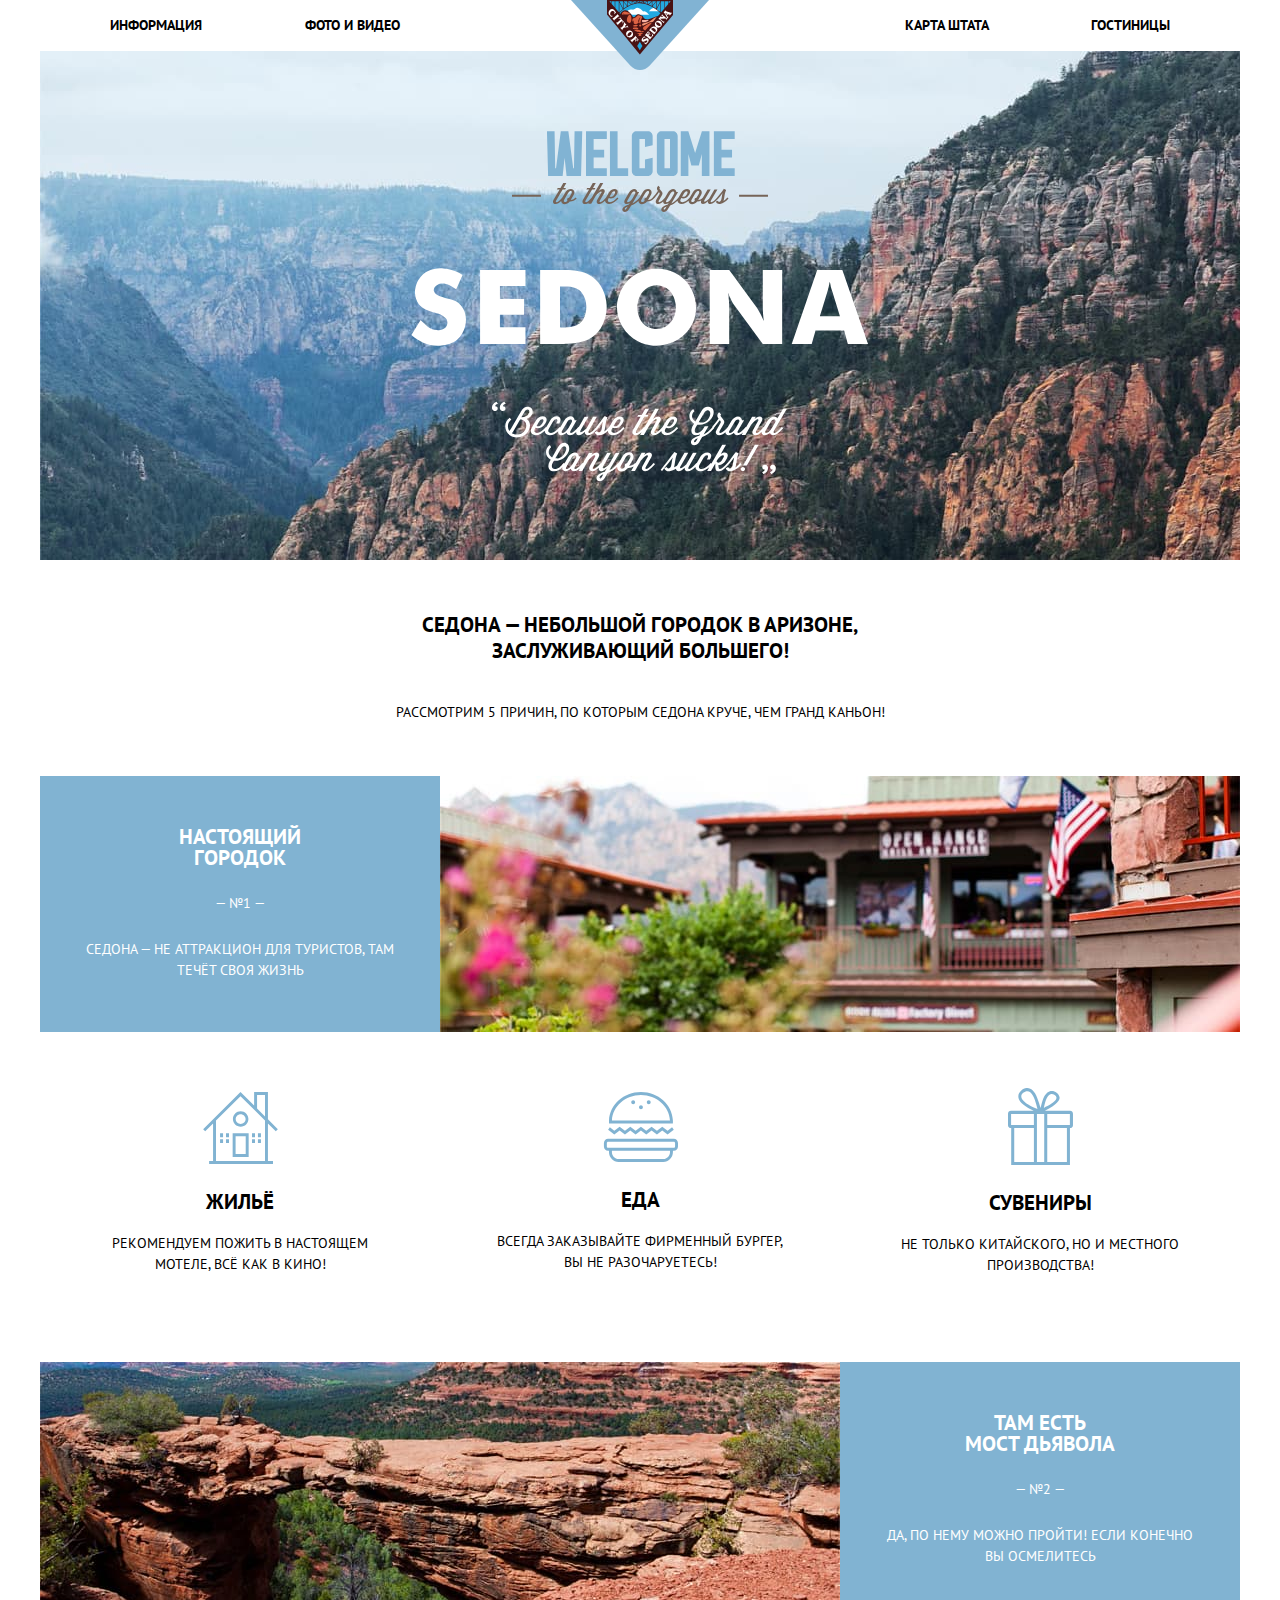
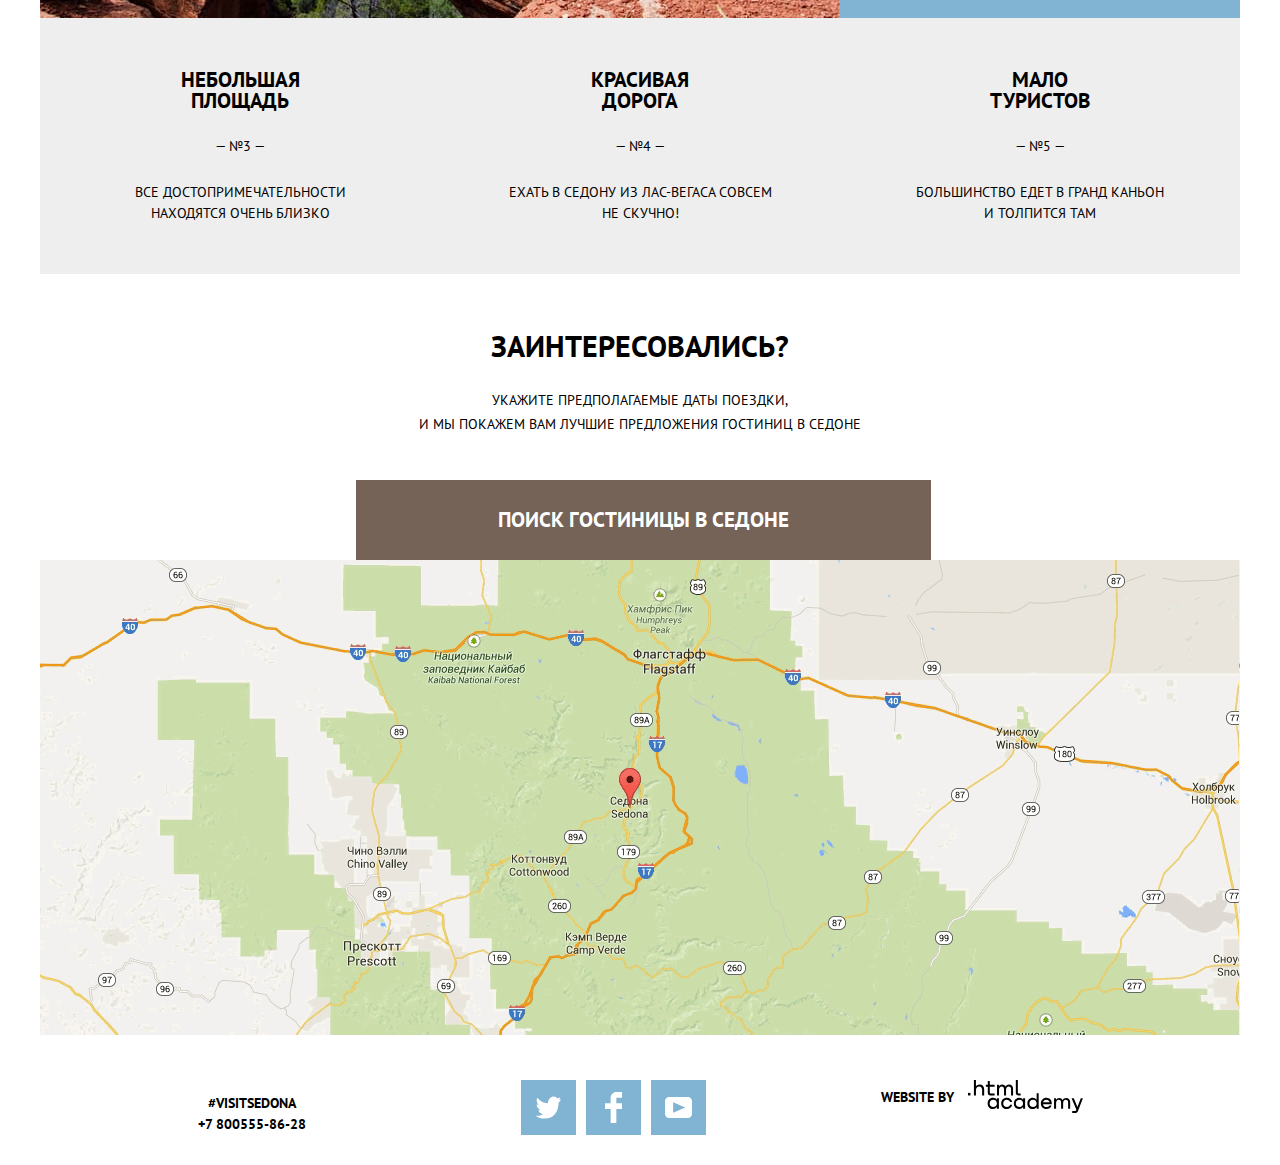
==== commit 4dc8f432: "Еще исправления" ====
--- a/index.html
+++ b/index.html
@@ -49,7 +49,7 @@
         <p class="fam-text-2">Рассмотрим 5 причин, по которым Седона круче, чем гранд каньон!</p>
       </div>
     </section>
-    <section class='advantages'>
+    <section class="advantages">
       <div class="adv-box-1">
         <p class="advantage-p-1">Настоящий<br> городок</p>
         <p class="advantage-p-2 text-option1">— №1 —</p>
@@ -135,32 +135,33 @@
     </section>
 
     <section class="maps">
+      <iframe
+        src="https://www.google.com/maps/embed?pb=!1m18!1m12!1m3!1d52386.83983785382!2d-111.8020053937582!3d34.85176730924308!2m3!1f0!2f0!3f0!3m2!1i1024!2i768!4f13.1!3m3!1m2!1s0x872da132f942b00d%3A0x5548c523fa6c8efd!2z0KHQtdC00L7QvdCwLCDQkNGA0LjQt9C-0L3QsCA4NjMzNiwg0KHQqNCQ!5e0!3m2!1sru!2sru!4v1626725699535!5m2!1sru!2sru"
+        width="1200" height="475" style="border:0;" allowfullscreen="" loading="lazy"></iframe>
     </section>
   </main>
   <!--FOOTER-->
-  <footer class="main-footer">
+  <footer class="main-footer container-fluid">
     <div class="container">
       <div class="contacts">
         <div class="social-contacts">
-          <p>
-            <span class="visit">#visitSEDONA</span><br> <a class="link phone" href="tel:+78005558628">+7 800
-              555-86-28</a>
-          </p>
-        </div>
-        <ul class='social-networks'>
+          <div class="visit"><span>#visitSEDONA</span></div>
+          <div><a class="link phone" href="tel:+78005558628">+7 800555-86-28</a></div>
+        </div>
+        <ul class="social-networks">
           <li>
-            <a class="social-btn tw link" href='https://twitter.com'>
-              <img src='img/icon-twitter.svg' width='25' height='25' alt='icon tw'>
+            <a class="social-btn tw link" href="https://twitter.com">
+              <img src="img/icon-twitter.svg" width="25" height="25" alt="icon tw">
             </a>
           </li>
           <li>
-            <a class="social-btn fb link" href='https://www.facebook.com'>
-              <img src='img/icon-fb.svg' width='17' height='23' alt='icon fb'>
+            <a class="social-btn fb link" href="https://www.facebook.com">
+              <img src="img/icon-fb.svg" width="17" height="23" alt="icon fb">
             </a>
           </li>
           <li>
-            <a class="social-btn yt link" href='https://www.youtube.com'>
-              <img src='img/icon-youtube.svg' width='27' height='21' alt='icon youtube'>
+            <a class="social-btn yt link" href="https://www.youtube.com">
+              <img src="img/icon-youtube.svg" width="27" height="21" alt="icon youtube">
             </a>
           </li>
         </ul>
--- a/css/style.css
+++ b/css/style.css
@@ -96,11 +96,6 @@
   padding: 0px;
 }
 
-/*.nav {
-  display:block;
-  position: relative;
-  left: -35px;
-}*/
 .site-nav {
   display: flex;
   flex-direction: row;
@@ -139,38 +134,13 @@
   grid-column: 4/5;
 }
 
-
-
 .nav-logo {
-    position: absolute;
-    top: 0;
-    left: 50%;
-    transform: translatex(-50%);
-}
-
-/*Сделать HOOVERы*/
-
-/*Отображение иконки*/
-/*
-.login-link::before {
-  content: "";
   position: absolute;
-  width: 16px;
-  height: 18px;
-  background-image: url("img/login.svg");
-  background-repeat: no-repeat;
-  background-position: 0 0;
-}
-*/
-
-/*Наведение на иконку*/
-/*
-.login-link:hover::before,
-.login-link:focus::before,
-.login-link:active::before {
-  opacity: 1;
-}
-*/
+  top: 0;
+  left: 50%;
+  transform: translatex(-50%);
+}
+
 .familiarity {
   display: grid;
   grid-template-rows: 510px 215px;
@@ -184,7 +154,6 @@
   background-repeat: no-repeat;
   background-position: top center;
   min-width: 1200px;
-  /*height: 510px;*/
   grid-template-columns: 1fr;
 }
 
@@ -231,8 +200,6 @@
   margin-top: 35px;
 }
 
-
-
 .advantages {
   display: grid;
   grid-template-columns: 400px 400px 400px;
@@ -373,34 +340,28 @@
 }
 
 .main-footer {
-  padding-top: 0px;
+  padding-bottom: 30px;
+  padding-top: 30px;
 }
 
 .contacts {
   display: flex;
   flex-direction: row;
+  align-items: flex-end;
   justify-content: space-between;
   max-width: 1200px;
-  /*width: 1200px; Нужно ли задавать ширину таким образом?*/
   list-style: none;
-  margin: 30px 0;
-
 }
 
 .social-contacts {
   margin: 0 auto;
-}
-
-.social-contacts p {
-  font-size: 21px;
-  line-height: 26px;
-  text-align: center;
-
-}
-
-.visit {
-  position: relative;
-  top: -20px;
+  display: flex;
+  flex-direction: column;
+  align-items: center;
+}
+
+.phone {
+  padding: 0px;
 }
 
 .social-networks {
@@ -541,17 +502,17 @@
   user-select: none;
 }
 
-.filter-input-checkbox:hover + label,
-.filter-input-checkbox:focus + label {
+.filter-input-checkbox:hover+label,
+.filter-input-checkbox:focus+label {
   color: var(--basic-blue);
 }
 
-.filter-input-checkbox:active + label {
+.filter-input-checkbox:active+label {
   color: var(--basic-black);
   opacity: 0.3;
 }
 
-.filter-input-checkbox + label::before {
+.filter-input-checkbox+label::before {
   content: "";
   position: absolute;
   left: -42px;
@@ -562,7 +523,7 @@
   border-radius: 3px;
 }
 
-.filter-input-checkbox:checked + label::after {
+.filter-input-checkbox:checked+label::after {
   content: "";
   position: absolute;
   top: 3px;
@@ -759,24 +720,25 @@
   opacity: 1;
 }
 
-.filter-sorting-item input:checked ~ label {
+.filter-sorting-item input:checked~label {
   color: var(--basic-blue);
   border: none;
   opacity: 1;
 }
 
 .up-dir {
-margin-right: 12px;
-}
-
-.up-dir, .down-dir {
+  margin-right: 12px;
+}
+
+.up-dir,
+.down-dir {
   cursor: pointer;
 }
 
 .up-dir:hover path,
 .up-dir:focus path,
 .down-dir:hover path,
-.down-dir:focus path  {
+.down-dir:focus path {
   fill: var(--basic-black);
 }
 
@@ -829,8 +791,7 @@
 }
 
 .cost {
-  margin-right: auto;
-  margin-left: 20px;
+  margin-right: 90px;
 }
 
 .gal-rating {
@@ -842,14 +803,14 @@
 
 .gal-rating div:nth-child(1) {
   align-self: flex-end;
-  }
+}
 
 .gal-rating div:nth-child(2) {
   background-color: var(--basic-grey2);
   color: var(--special-grey3);
   padding: 3px 15px;
   align-self: flex-end;
-  }
+}
 
 .btn {
   text-transform: uppercase;
@@ -898,9 +859,6 @@
   opacity: 0.3;
 }
 
-
-
-
 /*M O D A L*/
 
 .search-hotels {
@@ -923,12 +881,8 @@
   padding: 0;
 }
 
-.modal-window-show {
-  display: block;
-}
-
 .modal-window {
-  /*display: none;*/
+  display: none;
   position: absolute;
   top: 0;
   left: 0;
@@ -968,11 +922,16 @@
   text-transform: uppercase;
 }
 
-button, input {
+button,
+input {
   overflow: visible;
 }
 
-button, input, optgroup, select, textarea {
+button,
+input,
+optgroup,
+select,
+textarea {
   font-family: sans-serif;
   font-size: 100%;
   line-height: 1.15;
